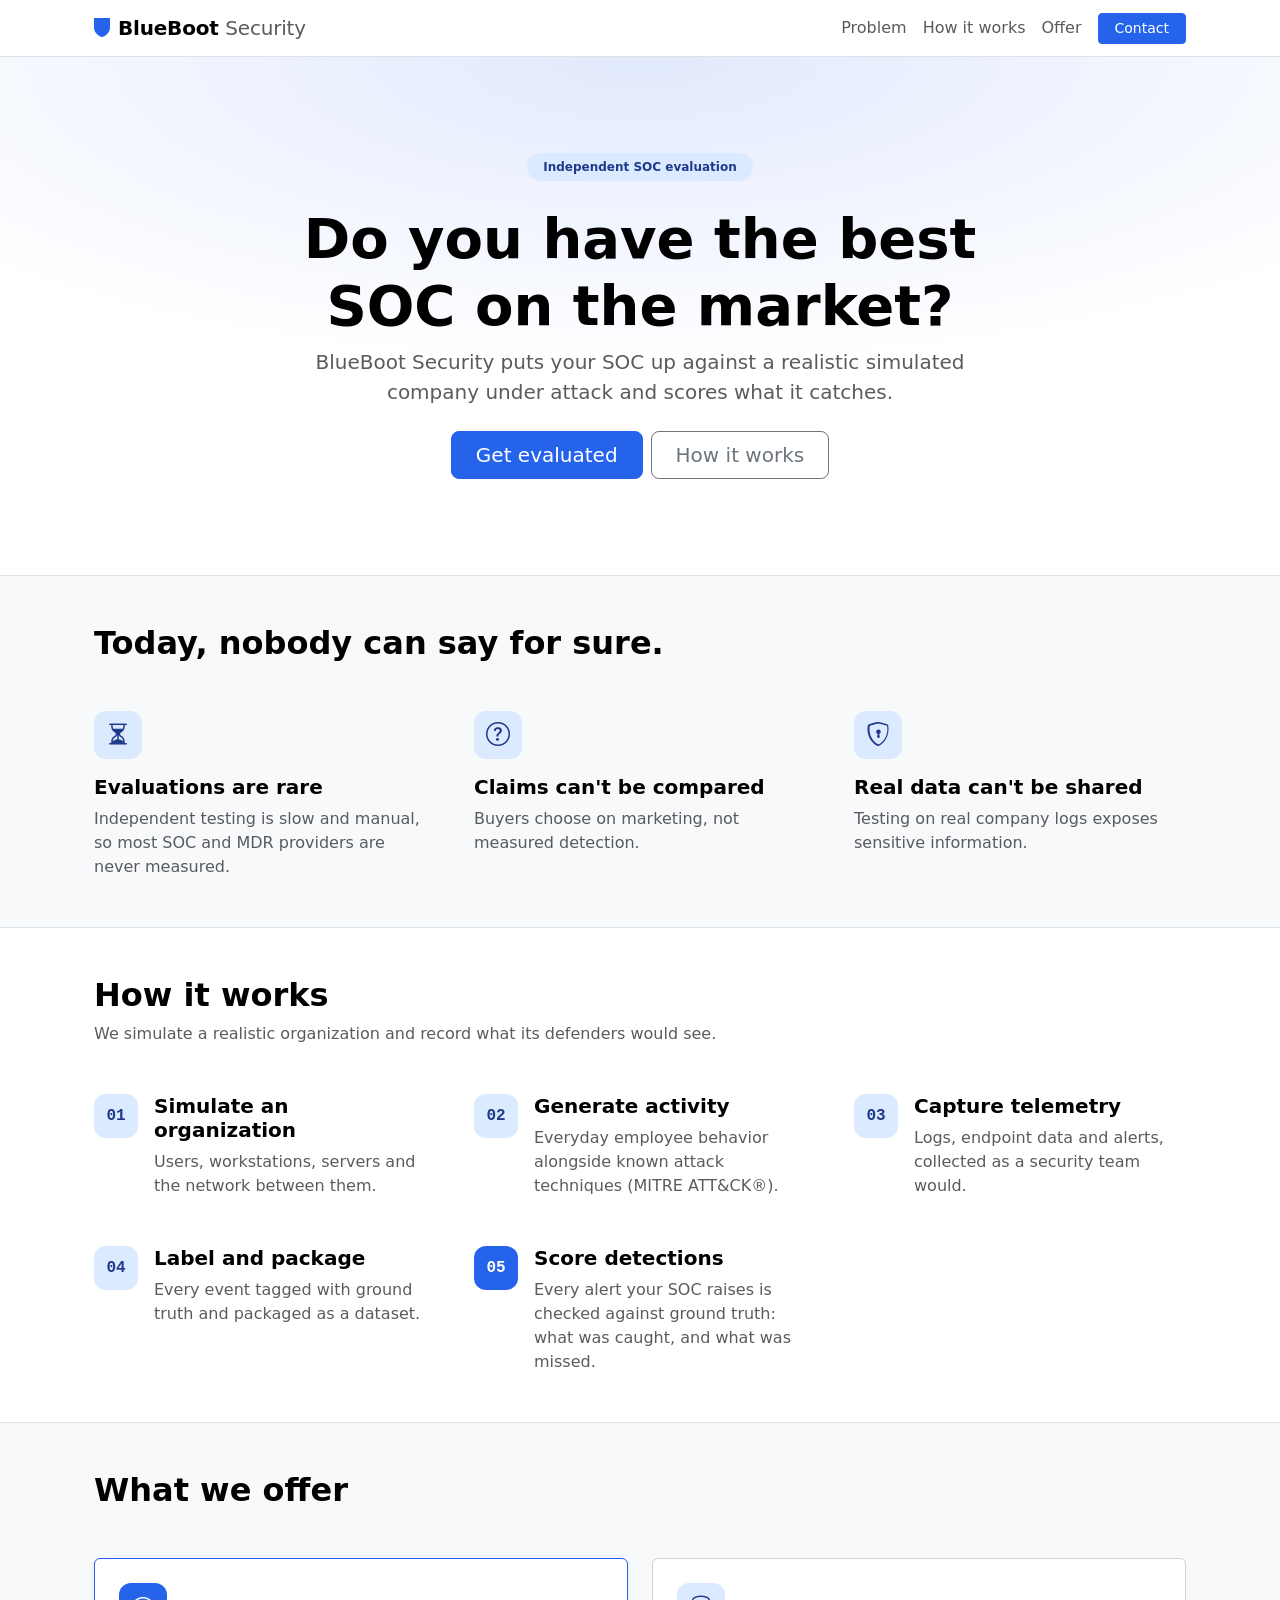
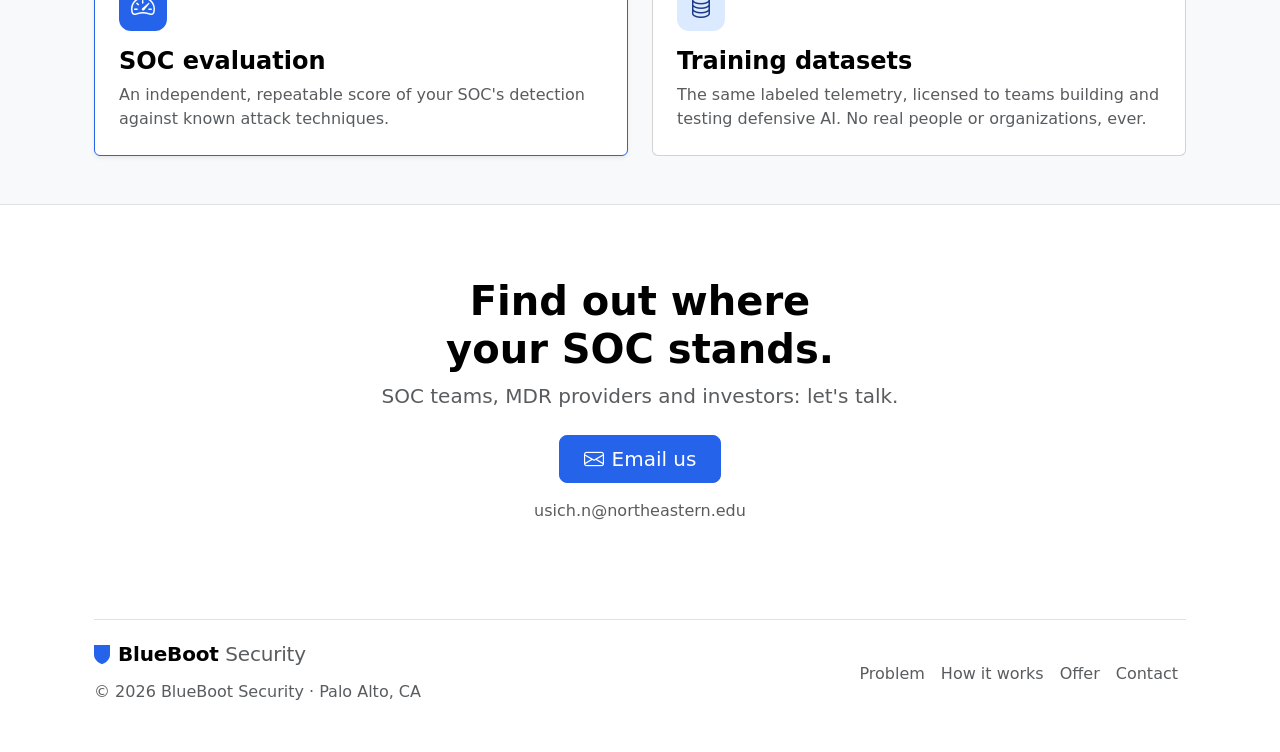
==== index.html @ f5dbc832 "Rebrand to BlueBoot Security and refocus on SOC evaluation Collapse the site to a single page: "Do y" ====
<!doctype html>
<html lang="en">
<head>
  <meta charset="utf-8">
  <meta name="viewport" content="width=device-width, initial-scale=1">
  <title>BlueBoot Security | Independent SOC evaluation</title>
  <meta name="description" content="Do you have the best SOC on the market? BlueBoot Security puts your SOC up against a realistic simulated company under attack and scores what it catches.">
  <meta property="og:type" content="website">
  <meta property="og:site_name" content="BlueBoot Security">
  <meta property="og:title" content="BlueBoot Security | Independent SOC evaluation">
  <meta property="og:description" content="Do you have the best SOC on the market? BlueBoot Security puts your SOC up against a realistic simulated company under attack and scores what it catches.">
  <link rel="icon" href="favicon.svg" type="image/svg+xml">
  <script>document.documentElement.dataset.bsTheme = matchMedia('(prefers-color-scheme: dark)').matches ? 'dark' : 'light';</script>
  <link rel="stylesheet" href="https://cdn.jsdelivr.net/npm/bootstrap@5.3.3/dist/css/bootstrap.min.css" integrity="sha384-QWTKZyjpPEjISv5WaRU9OFeRpok6YctnYmDr5pNlyT2bRjXh0JMhjY6hW+ALEwIH" crossorigin="anonymous">
  <link rel="stylesheet" href="https://cdn.jsdelivr.net/npm/bootstrap-icons@1.11.3/font/bootstrap-icons.min.css" integrity="sha384-XGjxtQfXaH2tnPFa9x+ruJTuLE3Aa6LhHSWRr1XeTyhezb4abCG4ccI5AkVDxqC+" crossorigin="anonymous">
  <link rel="stylesheet" href="custom.css">
</head>
<body class="d-flex flex-column min-vh-100">
  <nav class="navbar navbar-expand-md bg-body border-bottom sticky-top">
    <div class="container px-4">
      <a class="navbar-brand wordmark" href="#top" aria-label="BlueBoot Security home"><svg class="shield" viewBox="0 0 20 24" aria-hidden="true"><path d="M0 0H20V12C20 18 15.5 22 10 24C4.5 22 0 18 0 12Z"/></svg>BlueBoot <span>Security</span></a>
      <button class="navbar-toggler" type="button" data-bs-toggle="collapse" data-bs-target="#mainNav" aria-controls="mainNav" aria-expanded="false" aria-label="Toggle navigation">
        <span class="navbar-toggler-icon"></span>
      </button>
      <div class="collapse navbar-collapse" id="mainNav">
        <ul class="navbar-nav ms-auto align-items-md-center">
          <li class="nav-item"><a class="nav-link" href="#problem">Problem</a></li>
          <li class="nav-item"><a class="nav-link" href="#how">How it works</a></li>
          <li class="nav-item"><a class="nav-link" href="#offer">Offer</a></li>
          <li class="nav-item ms-md-2"><a class="btn btn-primary btn-sm px-3 my-2 my-md-0" href="#contact">Contact</a></li>
        </ul>
      </div>
    </div>
  </nav>

  <main class="flex-grow-1" id="top">
  <section class="hero px-4 py-5 text-center">
    <div class="py-md-5">
      <span class="badge rounded-pill bg-primary-subtle text-primary-emphasis mb-4 px-3 py-2">Independent SOC evaluation</span>
      <h1 class="display-4 fw-bold text-body-emphasis col-lg-9 mx-auto text-balance">Do you have the best SOC on the market?</h1>
      <div class="col-lg-7 mx-auto">
        <p class="lead text-body-secondary mb-4">BlueBoot Security puts your SOC up against a realistic simulated company under attack and scores what it catches.</p>
        <div class="d-grid gap-2 d-sm-flex justify-content-sm-center">
          <a href="#contact" class="btn btn-primary btn-lg px-4">Get evaluated</a>
          <a href="#how" class="btn btn-outline-secondary btn-lg px-4">How it works</a>
        </div>
      </div>
    </div>
  </section>

  <section id="problem" class="bg-body-tertiary border-top border-bottom">
    <div class="container px-4 py-5">
      <h2 class="fw-bold text-body-emphasis mb-5">Today, nobody can say for sure.</h2>
      <div class="row g-5 row-cols-1 row-cols-md-3">
        <div class="col">
          <div class="feature-icon bg-primary-subtle text-primary-emphasis mb-3"><i class="bi bi-hourglass-split"></i></div>
          <h3 class="fs-5 fw-semibold text-body-emphasis">Evaluations are rare</h3>
          <p class="text-body-secondary mb-0">Independent testing is slow and manual, so most SOC and MDR providers are never measured.</p>
        </div>
        <div class="col">
          <div class="feature-icon bg-primary-subtle text-primary-emphasis mb-3"><i class="bi bi-question-circle"></i></div>
          <h3 class="fs-5 fw-semibold text-body-emphasis">Claims can't be compared</h3>
          <p class="text-body-secondary mb-0">Buyers choose on marketing, not measured detection.</p>
        </div>
        <div class="col">
          <div class="feature-icon bg-primary-subtle text-primary-emphasis mb-3"><i class="bi bi-shield-lock"></i></div>
          <h3 class="fs-5 fw-semibold text-body-emphasis">Real data can't be shared</h3>
          <p class="text-body-secondary mb-0">Testing on real company logs exposes sensitive information.</p>
        </div>
      </div>
    </div>
  </section>

  <section id="how">
    <div class="container px-4 py-5">
      <h2 class="fw-bold text-body-emphasis mb-2">How it works</h2>
      <p class="text-body-secondary mb-5">We simulate a realistic organization and record what its defenders would see.</p>
      <div class="row g-5 row-cols-1 row-cols-md-2 row-cols-lg-3">
        <div class="col d-flex align-items-start">
          <div class="step-num bg-primary-subtle text-primary-emphasis flex-shrink-0 me-3">01</div>
          <div>
            <h3 class="fs-5 fw-semibold text-body-emphasis">Simulate an organization</h3>
            <p class="text-body-secondary mb-0">Users, workstations, servers and the network between them.</p>
          </div>
        </div>
        <div class="col d-flex align-items-start">
          <div class="step-num bg-primary-subtle text-primary-emphasis flex-shrink-0 me-3">02</div>
          <div>
            <h3 class="fs-5 fw-semibold text-body-emphasis">Generate activity</h3>
            <p class="text-body-secondary mb-0">Everyday employee behavior alongside known attack techniques (MITRE ATT&amp;CK&reg;).</p>
          </div>
        </div>
        <div class="col d-flex align-items-start">
          <div class="step-num bg-primary-subtle text-primary-emphasis flex-shrink-0 me-3">03</div>
          <div>
            <h3 class="fs-5 fw-semibold text-body-emphasis">Capture telemetry</h3>
            <p class="text-body-secondary mb-0">Logs, endpoint data and alerts, collected as a security team would.</p>
          </div>
        </div>
        <div class="col d-flex align-items-start">
          <div class="step-num bg-primary-subtle text-primary-emphasis flex-shrink-0 me-3">04</div>
          <div>
            <h3 class="fs-5 fw-semibold text-body-emphasis">Label and package</h3>
            <p class="text-body-secondary mb-0">Every event tagged with ground truth and packaged as a dataset.</p>
          </div>
        </div>
        <div class="col d-flex align-items-start">
          <div class="step-num bg-primary text-white flex-shrink-0 me-3">05</div>
          <div>
            <h3 class="fs-5 fw-semibold text-body-emphasis">Score detections</h3>
            <p class="text-body-secondary mb-0">Every alert your SOC raises is checked against ground truth: what was caught, and what was missed.</p>
          </div>
        </div>
      </div>
    </div>
  </section>

  <section id="offer" class="bg-body-tertiary border-top border-bottom">
    <div class="container px-4 py-5">
      <h2 class="fw-bold text-body-emphasis mb-5">What we offer</h2>
      <div class="row g-4 row-cols-1 row-cols-md-2">
        <div class="col">
          <div class="card h-100 border-primary shadow-sm">
            <div class="card-body p-4">
              <div class="feature-icon bg-primary text-white mb-3"><i class="bi bi-speedometer2"></i></div>
              <h3 class="fs-4 fw-semibold text-body-emphasis">SOC evaluation</h3>
              <p class="text-body-secondary mb-0">An independent, repeatable score of your SOC's detection against known attack techniques.</p>
            </div>
          </div>
        </div>
        <div class="col">
          <div class="card h-100">
            <div class="card-body p-4">
              <div class="feature-icon bg-primary-subtle text-primary-emphasis mb-3"><i class="bi bi-database"></i></div>
              <h3 class="fs-4 fw-semibold text-body-emphasis">Training datasets</h3>
              <p class="text-body-secondary mb-0">The same labeled telemetry, licensed to teams building and testing defensive AI. No real people or organizations, ever.</p>
            </div>
          </div>
        </div>
      </div>
    </div>
  </section>

  <section id="contact">
    <div class="container px-4 py-5 text-center">
      <div class="py-md-4 col-lg-7 mx-auto">
        <h2 class="display-6 fw-bold text-body-emphasis text-balance">Find out where your SOC stands.</h2>
        <p class="lead text-body-secondary mb-4">SOC teams, MDR providers and investors: let's talk.</p>
        <a href="mailto:usich.n@northeastern.edu" class="btn btn-primary btn-lg px-4"><i class="bi bi-envelope me-2"></i>Email us</a>
        <p class="mt-3 mb-0 text-body-secondary user-select-all">usich.n@northeastern.edu</p>
      </div>
    </div>
  </section>
  </main>

  <div class="container px-4">
    <footer class="d-flex flex-wrap justify-content-between align-items-center py-4 my-4 border-top">
      <div class="col-md-6 d-flex flex-wrap align-items-center gap-3">
        <a href="#top" class="wordmark fs-5" aria-label="BlueBoot Security home"><svg class="shield" viewBox="0 0 20 24" aria-hidden="true"><path d="M0 0H20V12C20 18 15.5 22 10 24C4.5 22 0 18 0 12Z"/></svg>BlueBoot <span>Security</span></a>
        <span class="text-body-secondary">&copy; 2026 BlueBoot Security &middot; Palo Alto, CA</span>
      </div>
      <ul class="nav col-md-6 justify-content-md-end mt-3 mt-md-0">
      <li class="nav-item"><a href="#problem" class="nav-link px-2 text-body-secondary">Problem</a></li>
      <li class="nav-item"><a href="#how" class="nav-link px-2 text-body-secondary">How it works</a></li>
      <li class="nav-item"><a href="#offer" class="nav-link px-2 text-body-secondary">Offer</a></li>
      <li class="nav-item"><a href="#contact" class="nav-link px-2 text-body-secondary">Contact</a></li>
      </ul>
    </footer>
  </div>

  <script src="https://cdn.jsdelivr.net/npm/bootstrap@5.3.3/dist/js/bootstrap.bundle.min.js" integrity="sha384-YvpcrYf0tY3lHB60NNkmXc5s9fDVZLESaAA55NDzOxhy9GkcIdslK1eN7N6jIeHz" crossorigin="anonymous"></script>
  <script>
    // Close the mobile menu after jumping to a section
    const mainNav = document.getElementById('mainNav');
    mainNav.querySelectorAll('a').forEach(a => a.addEventListener('click', () => {
      if (mainNav.classList.contains('show')) bootstrap.Collapse.getOrCreateInstance(mainNav).hide();
    }));
  </script>
</body>
</html>
---- custom.css ----
/* Brand colours on top of Bootstrap 5.3 */
:root, [data-bs-theme="light"] {
  --bs-primary: #2563eb;
  --bs-primary-rgb: 37, 99, 235;
  --bs-primary-text-emphasis: #1e3a8a;
  --bs-primary-bg-subtle: #dbeafe;
  --bs-primary-border-subtle: #bfdbfe;
  --bs-link-color: #2563eb;
  --bs-link-color-rgb: 37, 99, 235;
  --bs-link-hover-color: #1d4ed8;
  --bs-link-hover-color-rgb: 29, 78, 216;
}
[data-bs-theme="dark"] {
  --bs-primary: #60a5fa;
  --bs-primary-rgb: 96, 165, 250;
  --bs-primary-text-emphasis: #bfdbfe;
  --bs-primary-bg-subtle: #172554;
  --bs-primary-border-subtle: #1e40af;
  --bs-link-color: #60a5fa;
  --bs-link-color-rgb: 96, 165, 250;
  --bs-link-hover-color: #93c5fd;
  --bs-link-hover-color-rgb: 147, 197, 253;
}

.btn-primary {
  --bs-btn-bg: #2563eb;
  --bs-btn-border-color: #2563eb;
  --bs-btn-hover-bg: #1d4ed8;
  --bs-btn-hover-border-color: #1d4ed8;
  --bs-btn-active-bg: #1e40af;
  --bs-btn-active-border-color: #1e40af;
  --bs-btn-disabled-bg: #2563eb;
  --bs-btn-disabled-border-color: #2563eb;
  --bs-btn-focus-shadow-rgb: 37, 99, 235;
}
.bg-primary { background-color: #2563eb !important; }

/* Wordmark: shield, bold "BlueBoot", muted "Security" */
.wordmark {
  font-size: 1.25rem;
  font-weight: 700;
  letter-spacing: -0.01em;
  line-height: 1;
  color: var(--bs-emphasis-color);
  text-decoration: none;
  white-space: nowrap;
}
.wordmark:hover { color: var(--bs-emphasis-color); }
.wordmark span { font-weight: 400; color: var(--bs-secondary-color); }
.wordmark .shield {
  width: 0.8em;
  height: 0.96em;
  margin-right: 0.4em;
  vertical-align: -0.12em;
  fill: var(--bs-primary);
}

/* Sections: keep anchors clear of the sticky navbar */
section { scroll-margin-top: 4rem; }
html { scroll-behavior: smooth; }
.hero {
  background: radial-gradient(ellipse 70% 60% at 50% 0%, rgba(var(--bs-primary-rgb), .14), transparent);
}

/* Feature icons (from Bootstrap's "Features" example) */
.feature-icon {
  display: inline-flex;
  align-items: center;
  justify-content: center;
  width: 3rem;
  height: 3rem;
  font-size: 1.5rem;
  border-radius: 0.75rem;
}
.step-num {
  display: inline-flex;
  align-items: center;
  justify-content: center;
  width: 2.75rem;
  height: 2.75rem;
  border-radius: 0.75rem;
  font-family: var(--bs-font-monospace);
  font-weight: 600;
}

.text-balance { text-wrap: balance; }
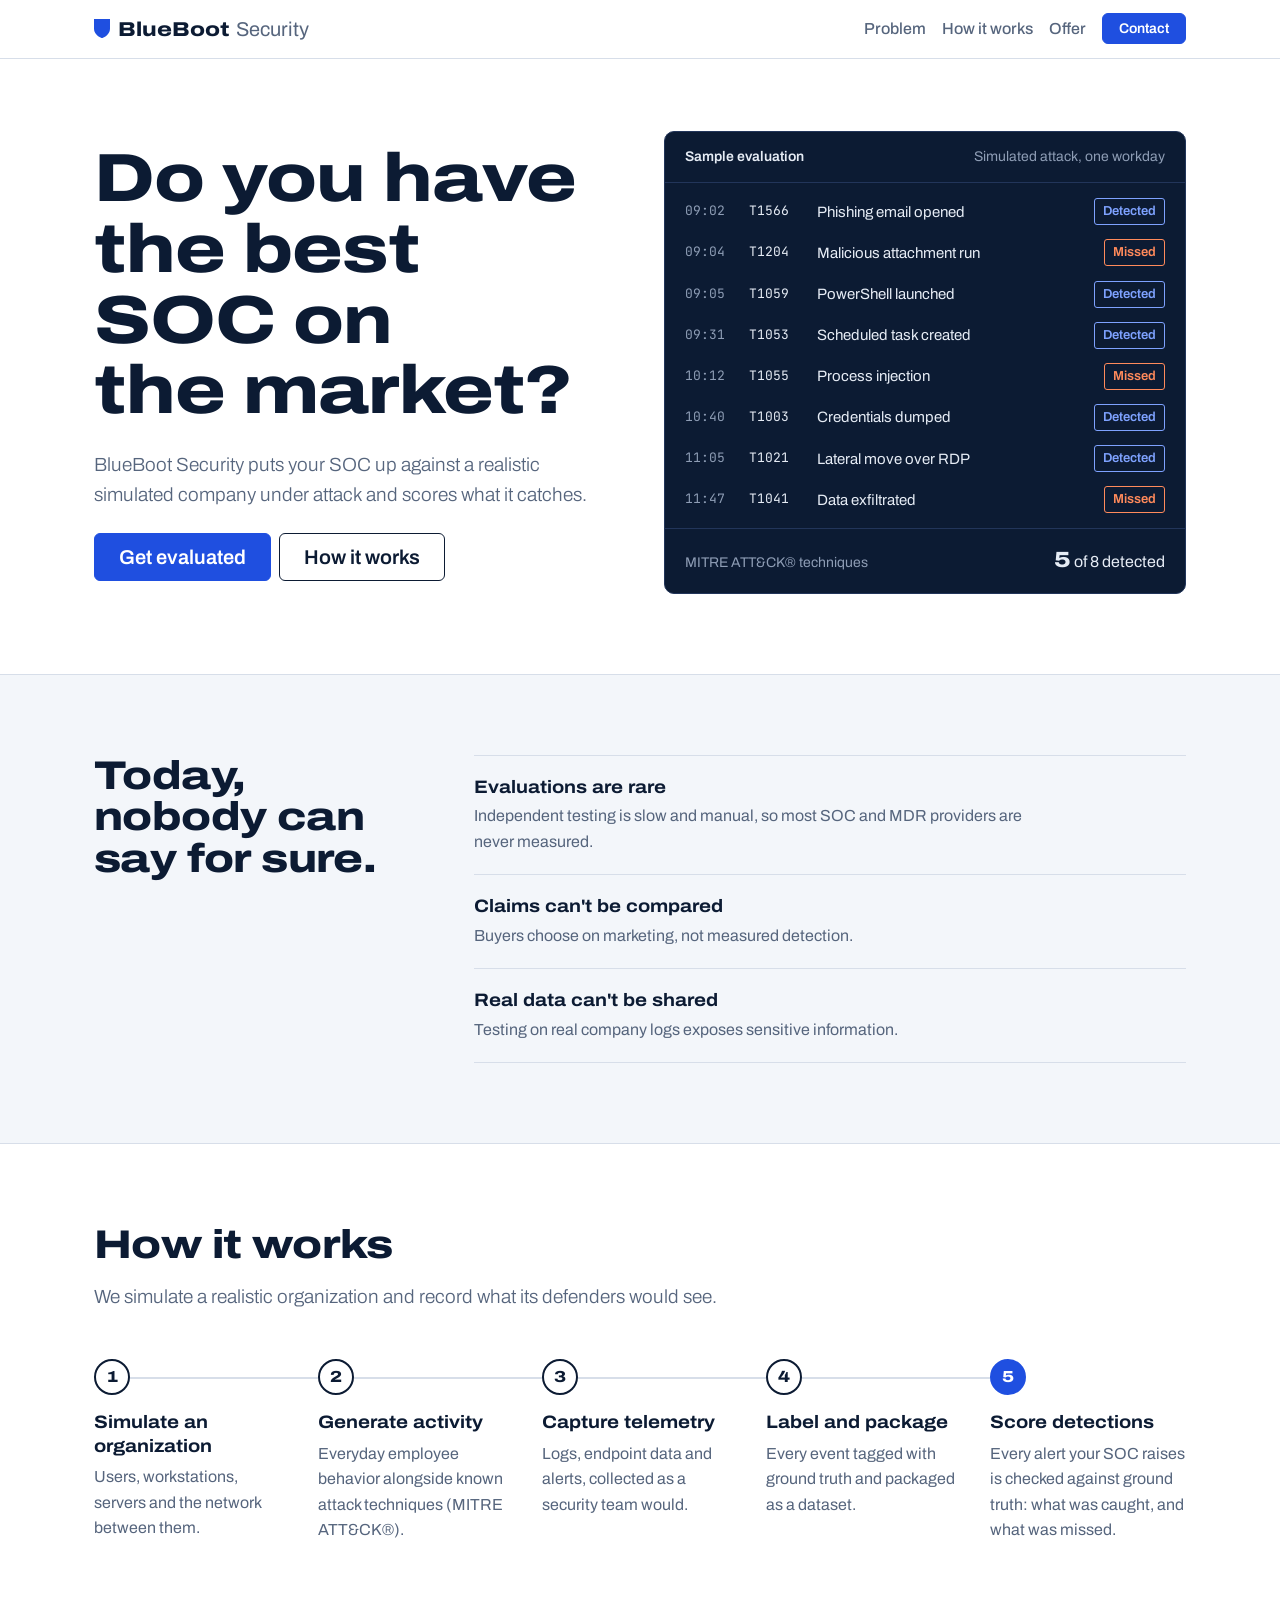
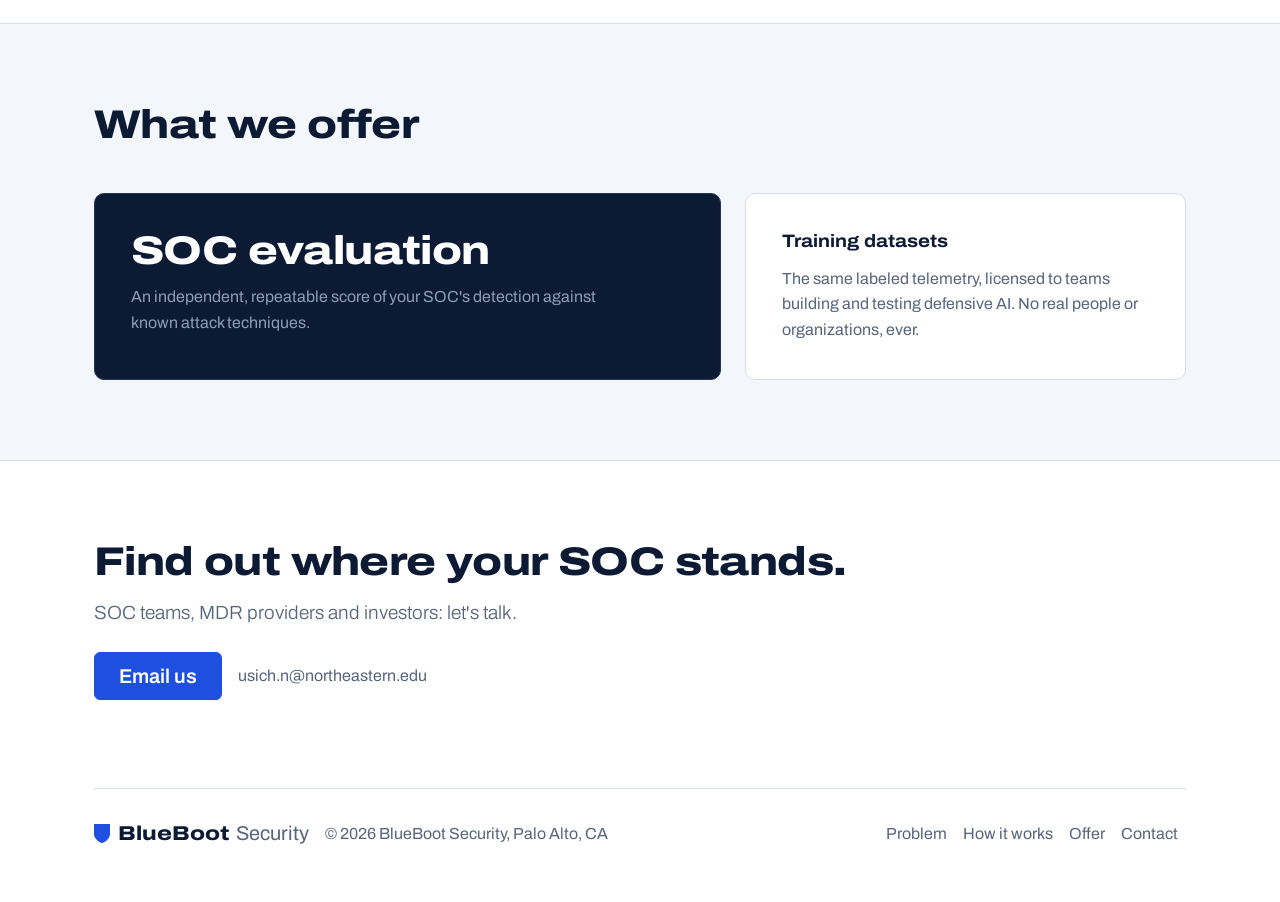
==== commit a196a4b3: "Redesign for security audiences with a sample evaluation replay Lead the hero with an attack-chain r" ====
--- a/index.html
+++ b/index.html
@@ -11,12 +11,14 @@
   <meta property="og:description" content="Do you have the best SOC on the market? BlueBoot Security puts your SOC up against a realistic simulated company under attack and scores what it catches.">
   <link rel="icon" href="favicon.svg" type="image/svg+xml">
   <script>document.documentElement.dataset.bsTheme = matchMedia('(prefers-color-scheme: dark)').matches ? 'dark' : 'light';</script>
+  <link rel="preconnect" href="https://fonts.googleapis.com">
+  <link rel="preconnect" href="https://fonts.gstatic.com" crossorigin>
+  <link rel="stylesheet" href="https://fonts.googleapis.com/css2?family=Archivo:wdth,wght@62..125,100..900&family=JetBrains+Mono:wght@400;600&display=swap">
   <link rel="stylesheet" href="https://cdn.jsdelivr.net/npm/bootstrap@5.3.3/dist/css/bootstrap.min.css" integrity="sha384-QWTKZyjpPEjISv5WaRU9OFeRpok6YctnYmDr5pNlyT2bRjXh0JMhjY6hW+ALEwIH" crossorigin="anonymous">
-  <link rel="stylesheet" href="https://cdn.jsdelivr.net/npm/bootstrap-icons@1.11.3/font/bootstrap-icons.min.css" integrity="sha384-XGjxtQfXaH2tnPFa9x+ruJTuLE3Aa6LhHSWRr1XeTyhezb4abCG4ccI5AkVDxqC+" crossorigin="anonymous">
   <link rel="stylesheet" href="custom.css">
 </head>
 <body class="d-flex flex-column min-vh-100">
-  <nav class="navbar navbar-expand-md bg-body border-bottom sticky-top">
+  <nav class="navbar navbar-expand-md site-nav sticky-top">
     <div class="container px-4">
       <a class="navbar-brand wordmark" href="#top" aria-label="BlueBoot Security home"><svg class="shield" viewBox="0 0 20 24" aria-hidden="true"><path d="M0 0H20V12C20 18 15.5 22 10 24C4.5 22 0 18 0 12Z"/></svg>BlueBoot <span>Security</span></a>
       <button class="navbar-toggler" type="button" data-bs-toggle="collapse" data-bs-target="#mainNav" aria-controls="mainNav" aria-expanded="false" aria-label="Toggle navigation">
@@ -34,136 +36,140 @@
   </nav>
 
   <main class="flex-grow-1" id="top">
-  <section class="hero px-4 py-5 text-center">
-    <div class="py-md-5">
-      <span class="badge rounded-pill bg-primary-subtle text-primary-emphasis mb-4 px-3 py-2">Independent SOC evaluation</span>
-      <h1 class="display-4 fw-bold text-body-emphasis col-lg-9 mx-auto text-balance">Do you have the best SOC on the market?</h1>
-      <div class="col-lg-7 mx-auto">
-        <p class="lead text-body-secondary mb-4">BlueBoot Security puts your SOC up against a realistic simulated company under attack and scores what it catches.</p>
-        <div class="d-grid gap-2 d-sm-flex justify-content-sm-center">
-          <a href="#contact" class="btn btn-primary btn-lg px-4">Get evaluated</a>
-          <a href="#how" class="btn btn-outline-secondary btn-lg px-4">How it works</a>
+  <header class="hero">
+    <div class="container px-4">
+      <div class="row g-5 align-items-center">
+        <div class="col-lg-6">
+          <h1 class="head head-xl mb-4">Do you have the best SOC on the market?</h1>
+          <p class="lead mb-4">BlueBoot Security puts your SOC up against a realistic simulated company under attack and scores what it catches.</p>
+          <div class="d-grid gap-2 d-sm-flex">
+            <a href="#contact" class="btn btn-primary btn-lg px-4">Get evaluated</a>
+            <a href="#how" class="btn btn-outline-ink btn-lg px-4">How it works</a>
+          </div>
+        </div>
+        <div class="col-lg-6">
+          <figure class="replay" aria-label="Sample evaluation: eight attack techniques run against a SOC, five detected and three missed">
+            <figcaption class="replay-head"><strong>Sample evaluation</strong><span>Simulated attack, one workday</span></figcaption>
+            <ol class="replay-list">
+              <li style="--i:0"><time>09:02</time><code>T1566</code><span>Phishing email opened</span><span class="res res-hit">Detected</span></li>
+              <li style="--i:1"><time>09:04</time><code>T1204</code><span>Malicious attachment run</span><span class="res res-miss">Missed</span></li>
+              <li style="--i:2"><time>09:05</time><code>T1059</code><span>PowerShell launched</span><span class="res res-hit">Detected</span></li>
+              <li style="--i:3"><time>09:31</time><code>T1053</code><span>Scheduled task created</span><span class="res res-hit">Detected</span></li>
+              <li style="--i:4"><time>10:12</time><code>T1055</code><span>Process injection</span><span class="res res-miss">Missed</span></li>
+              <li style="--i:5"><time>10:40</time><code>T1003</code><span>Credentials dumped</span><span class="res res-hit">Detected</span></li>
+              <li style="--i:6"><time>11:05</time><code>T1021</code><span>Lateral move over RDP</span><span class="res res-hit">Detected</span></li>
+              <li style="--i:7"><time>11:47</time><code>T1041</code><span>Data exfiltrated</span><span class="res res-miss">Missed</span></li>
+            </ol>
+            <div class="replay-foot"><span>MITRE ATT&amp;CK&reg; techniques</span><span class="replay-score"><strong>5</strong> of 8 detected</span></div>
+          </figure>
+        </div>
+      </div>
+    </div>
+  </header>
+
+  <section id="problem" class="band band-paper">
+    <div class="container px-4">
+      <div class="row g-5">
+        <div class="col-lg-4">
+          <h2 class="head head-lg">Today, nobody can say for sure.</h2>
+        </div>
+        <div class="col-lg-8">
+          <ul class="problem-list">
+            <li>
+              <h3 class="head head-sm mb-0">Evaluations are rare</h3>
+              <p>Independent testing is slow and manual, so most SOC and MDR providers are never measured.</p>
+            </li>
+            <li>
+              <h3 class="head head-sm mb-0">Claims can't be compared</h3>
+              <p>Buyers choose on marketing, not measured detection.</p>
+            </li>
+            <li>
+              <h3 class="head head-sm mb-0">Real data can't be shared</h3>
+              <p>Testing on real company logs exposes sensitive information.</p>
+            </li>
+          </ul>
         </div>
       </div>
     </div>
   </section>
 
-  <section id="problem" class="bg-body-tertiary border-top border-bottom">
-    <div class="container px-4 py-5">
-      <h2 class="fw-bold text-body-emphasis mb-5">Today, nobody can say for sure.</h2>
-      <div class="row g-5 row-cols-1 row-cols-md-3">
-        <div class="col">
-          <div class="feature-icon bg-primary-subtle text-primary-emphasis mb-3"><i class="bi bi-hourglass-split"></i></div>
-          <h3 class="fs-5 fw-semibold text-body-emphasis">Evaluations are rare</h3>
-          <p class="text-body-secondary mb-0">Independent testing is slow and manual, so most SOC and MDR providers are never measured.</p>
-        </div>
-        <div class="col">
-          <div class="feature-icon bg-primary-subtle text-primary-emphasis mb-3"><i class="bi bi-question-circle"></i></div>
-          <h3 class="fs-5 fw-semibold text-body-emphasis">Claims can't be compared</h3>
-          <p class="text-body-secondary mb-0">Buyers choose on marketing, not measured detection.</p>
-        </div>
-        <div class="col">
-          <div class="feature-icon bg-primary-subtle text-primary-emphasis mb-3"><i class="bi bi-shield-lock"></i></div>
-          <h3 class="fs-5 fw-semibold text-body-emphasis">Real data can't be shared</h3>
-          <p class="text-body-secondary mb-0">Testing on real company logs exposes sensitive information.</p>
-        </div>
-      </div>
+  <section id="how" class="band">
+    <div class="container px-4">
+      <h2 class="head head-lg mb-3">How it works</h2>
+      <p class="lead mb-0">We simulate a realistic organization and record what its defenders would see.</p>
+      <ol class="pipeline">
+        <li>
+          <span class="pipe-num" aria-hidden="true">1</span>
+          <h3 class="head head-sm mb-0">Simulate an organization</h3>
+          <p>Users, workstations, servers and the network between them.</p>
+        </li>
+        <li>
+          <span class="pipe-num" aria-hidden="true">2</span>
+          <h3 class="head head-sm mb-0">Generate activity</h3>
+          <p>Everyday employee behavior alongside known attack techniques (MITRE ATT&amp;CK&reg;).</p>
+        </li>
+        <li>
+          <span class="pipe-num" aria-hidden="true">3</span>
+          <h3 class="head head-sm mb-0">Capture telemetry</h3>
+          <p>Logs, endpoint data and alerts, collected as a security team would.</p>
+        </li>
+        <li>
+          <span class="pipe-num" aria-hidden="true">4</span>
+          <h3 class="head head-sm mb-0">Label and package</h3>
+          <p>Every event tagged with ground truth and packaged as a dataset.</p>
+        </li>
+        <li class="pipe-score">
+          <span class="pipe-num" aria-hidden="true">5</span>
+          <h3 class="head head-sm mb-0">Score detections</h3>
+          <p>Every alert your SOC raises is checked against ground truth: what was caught, and what was missed.</p>
+        </li>
+      </ol>
     </div>
   </section>
 
-  <section id="how">
-    <div class="container px-4 py-5">
-      <h2 class="fw-bold text-body-emphasis mb-2">How it works</h2>
-      <p class="text-body-secondary mb-5">We simulate a realistic organization and record what its defenders would see.</p>
-      <div class="row g-5 row-cols-1 row-cols-md-2 row-cols-lg-3">
-        <div class="col d-flex align-items-start">
-          <div class="step-num bg-primary-subtle text-primary-emphasis flex-shrink-0 me-3">01</div>
-          <div>
-            <h3 class="fs-5 fw-semibold text-body-emphasis">Simulate an organization</h3>
-            <p class="text-body-secondary mb-0">Users, workstations, servers and the network between them.</p>
+  <section id="offer" class="band band-paper">
+    <div class="container px-4">
+      <h2 class="head head-lg mb-5">What we offer</h2>
+      <div class="row g-4">
+        <div class="col-lg-7">
+          <div class="offer offer-main">
+            <h3 class="head head-lg">SOC evaluation</h3>
+            <p>An independent, repeatable score of your SOC's detection against known attack techniques.</p>
           </div>
         </div>
-        <div class="col d-flex align-items-start">
-          <div class="step-num bg-primary-subtle text-primary-emphasis flex-shrink-0 me-3">02</div>
-          <div>
-            <h3 class="fs-5 fw-semibold text-body-emphasis">Generate activity</h3>
-            <p class="text-body-secondary mb-0">Everyday employee behavior alongside known attack techniques (MITRE ATT&amp;CK&reg;).</p>
-          </div>
-        </div>
-        <div class="col d-flex align-items-start">
-          <div class="step-num bg-primary-subtle text-primary-emphasis flex-shrink-0 me-3">03</div>
-          <div>
-            <h3 class="fs-5 fw-semibold text-body-emphasis">Capture telemetry</h3>
-            <p class="text-body-secondary mb-0">Logs, endpoint data and alerts, collected as a security team would.</p>
-          </div>
-        </div>
-        <div class="col d-flex align-items-start">
-          <div class="step-num bg-primary-subtle text-primary-emphasis flex-shrink-0 me-3">04</div>
-          <div>
-            <h3 class="fs-5 fw-semibold text-body-emphasis">Label and package</h3>
-            <p class="text-body-secondary mb-0">Every event tagged with ground truth and packaged as a dataset.</p>
-          </div>
-        </div>
-        <div class="col d-flex align-items-start">
-          <div class="step-num bg-primary text-white flex-shrink-0 me-3">05</div>
-          <div>
-            <h3 class="fs-5 fw-semibold text-body-emphasis">Score detections</h3>
-            <p class="text-body-secondary mb-0">Every alert your SOC raises is checked against ground truth: what was caught, and what was missed.</p>
+        <div class="col-lg-5">
+          <div class="offer offer-side">
+            <h3 class="head head-sm">Training datasets</h3>
+            <p>The same labeled telemetry, licensed to teams building and testing defensive AI. No real people or organizations, ever.</p>
           </div>
         </div>
       </div>
     </div>
   </section>
 
-  <section id="offer" class="bg-body-tertiary border-top border-bottom">
-    <div class="container px-4 py-5">
-      <h2 class="fw-bold text-body-emphasis mb-5">What we offer</h2>
-      <div class="row g-4 row-cols-1 row-cols-md-2">
-        <div class="col">
-          <div class="card h-100 border-primary shadow-sm">
-            <div class="card-body p-4">
-              <div class="feature-icon bg-primary text-white mb-3"><i class="bi bi-speedometer2"></i></div>
-              <h3 class="fs-4 fw-semibold text-body-emphasis">SOC evaluation</h3>
-              <p class="text-body-secondary mb-0">An independent, repeatable score of your SOC's detection against known attack techniques.</p>
-            </div>
-          </div>
-        </div>
-        <div class="col">
-          <div class="card h-100">
-            <div class="card-body p-4">
-              <div class="feature-icon bg-primary-subtle text-primary-emphasis mb-3"><i class="bi bi-database"></i></div>
-              <h3 class="fs-4 fw-semibold text-body-emphasis">Training datasets</h3>
-              <p class="text-body-secondary mb-0">The same labeled telemetry, licensed to teams building and testing defensive AI. No real people or organizations, ever.</p>
-            </div>
-          </div>
-        </div>
-      </div>
-    </div>
-  </section>
-
-  <section id="contact">
-    <div class="container px-4 py-5 text-center">
-      <div class="py-md-4 col-lg-7 mx-auto">
-        <h2 class="display-6 fw-bold text-body-emphasis text-balance">Find out where your SOC stands.</h2>
-        <p class="lead text-body-secondary mb-4">SOC teams, MDR providers and investors: let's talk.</p>
-        <a href="mailto:usich.n@northeastern.edu" class="btn btn-primary btn-lg px-4"><i class="bi bi-envelope me-2"></i>Email us</a>
-        <p class="mt-3 mb-0 text-body-secondary user-select-all">usich.n@northeastern.edu</p>
+  <section id="contact" class="band">
+    <div class="container px-4">
+      <h2 class="head head-lg mb-3">Find out where your SOC stands.</h2>
+      <p class="lead mb-4">SOC teams, MDR providers and investors: let's talk.</p>
+      <div class="d-flex flex-wrap align-items-center gap-3">
+        <a href="mailto:usich.n@northeastern.edu" class="btn btn-primary btn-lg px-4">Email us</a>
+        <span class="text-body-secondary user-select-all">usich.n@northeastern.edu</span>
       </div>
     </div>
   </section>
   </main>
 
   <div class="container px-4">
-    <footer class="d-flex flex-wrap justify-content-between align-items-center py-4 my-4 border-top">
+    <footer class="site-footer d-flex flex-wrap justify-content-between align-items-center py-4 mt-2 mb-4">
       <div class="col-md-6 d-flex flex-wrap align-items-center gap-3">
         <a href="#top" class="wordmark fs-5" aria-label="BlueBoot Security home"><svg class="shield" viewBox="0 0 20 24" aria-hidden="true"><path d="M0 0H20V12C20 18 15.5 22 10 24C4.5 22 0 18 0 12Z"/></svg>BlueBoot <span>Security</span></a>
-        <span class="text-body-secondary">&copy; 2026 BlueBoot Security &middot; Palo Alto, CA</span>
+        <span>&copy; 2026 BlueBoot Security, Palo Alto, CA</span>
       </div>
       <ul class="nav col-md-6 justify-content-md-end mt-3 mt-md-0">
-      <li class="nav-item"><a href="#problem" class="nav-link px-2 text-body-secondary">Problem</a></li>
-      <li class="nav-item"><a href="#how" class="nav-link px-2 text-body-secondary">How it works</a></li>
-      <li class="nav-item"><a href="#offer" class="nav-link px-2 text-body-secondary">Offer</a></li>
-      <li class="nav-item"><a href="#contact" class="nav-link px-2 text-body-secondary">Contact</a></li>
+      <li class="nav-item"><a href="#problem" class="nav-link px-2">Problem</a></li>
+      <li class="nav-item"><a href="#how" class="nav-link px-2">How it works</a></li>
+      <li class="nav-item"><a href="#offer" class="nav-link px-2">Offer</a></li>
+      <li class="nav-item"><a href="#contact" class="nav-link px-2">Contact</a></li>
       </ul>
     </footer>
   </div>
--- a/custom.css
+++ b/custom.css
@@ -1,86 +1,246 @@
-/* Brand colours on top of Bootstrap 5.3 */
+/* BlueBoot Security, layered on Bootstrap 5.3.
+   Blue = detected (and brand). Orange = missed, and nothing else. */
 :root, [data-bs-theme="light"] {
-  --bs-primary: #2563eb;
-  --bs-primary-rgb: 37, 99, 235;
-  --bs-primary-text-emphasis: #1e3a8a;
-  --bs-primary-bg-subtle: #dbeafe;
-  --bs-primary-border-subtle: #bfdbfe;
-  --bs-link-color: #2563eb;
-  --bs-link-color-rgb: 37, 99, 235;
-  --bs-link-hover-color: #1d4ed8;
-  --bs-link-hover-color-rgb: 29, 78, 216;
+  --ink: #0c1b33;
+  --paper: #f3f6fa;
+  --slate: #56657d;
+  --blue: #1f4fe0;
+  --blue-hover: #1a41b8;
+  --signal: #c2410c;
+  --line: #d7dee9;
+  --panel: #0c1b33;
+  --panel-text: #e6ecf5;
+  --panel-muted: #8e9db5;
+  --panel-line: #22355a;
+  --panel-hit: #7ea2ff;
+  --panel-miss: #ff8a5b;
+
+  --bs-body-font-family: "Archivo", system-ui, sans-serif;
+  --bs-font-monospace: "JetBrains Mono", ui-monospace, monospace;
+  --bs-body-color: var(--ink);
+  --bs-body-bg: #fff;
+  --bs-emphasis-color: var(--ink);
+  --bs-secondary-color: var(--slate);
+  --bs-border-color: var(--line);
+  --bs-primary: var(--blue);
+  --bs-primary-rgb: 31, 79, 224;
+  --bs-link-color: var(--blue);
+  --bs-link-color-rgb: 31, 79, 224;
+  --bs-link-hover-color: var(--blue-hover);
+  --bs-link-hover-color-rgb: 26, 65, 184;
+  --bs-focus-ring-color: rgba(31, 79, 224, .35);
 }
 [data-bs-theme="dark"] {
-  --bs-primary: #60a5fa;
-  --bs-primary-rgb: 96, 165, 250;
-  --bs-primary-text-emphasis: #bfdbfe;
-  --bs-primary-bg-subtle: #172554;
-  --bs-primary-border-subtle: #1e40af;
-  --bs-link-color: #60a5fa;
-  --bs-link-color-rgb: 96, 165, 250;
-  --bs-link-hover-color: #93c5fd;
-  --bs-link-hover-color-rgb: 147, 197, 253;
-}
-
+  --ink: #e6ecf5;
+  --paper: #0f1e33;
+  --slate: #9aa8bd;
+  --blue: #7ea2ff;
+  --blue-hover: #a5bfff;
+  --signal: #ff8a5b;
+  --line: #22355a;
+  --panel: #0f1e33;
+
+  --bs-body-bg: #08121f;
+  --bs-primary-rgb: 126, 162, 255;
+  --bs-link-color-rgb: 126, 162, 255;
+  --bs-link-hover-color-rgb: 165, 191, 255;
+  --bs-focus-ring-color: rgba(126, 162, 255, .4);
+}
+
+body { line-height: 1.6; }
+.lead { font-size: 1.1875rem; line-height: 1.55; color: var(--slate); max-width: 34em; }
+.text-balance { text-wrap: balance; }
+html { scroll-behavior: smooth; }
+section, header { scroll-margin-top: 4.5rem; }
+@media (prefers-reduced-motion: reduce) { html { scroll-behavior: auto; } }
+
+/* Expanded Archivo carries the headlines */
+.head {
+  font-stretch: 120%;
+  font-weight: 800;
+  letter-spacing: -0.015em;
+  line-height: 1.04;
+  color: var(--ink);
+  text-wrap: balance;
+}
+.head-xl { font-size: clamp(2.125rem, 5.4vw, 4.25rem); }
+.head-lg { font-size: clamp(1.75rem, 3.2vw, 2.5rem); }
+.head-sm { font-size: 1.125rem; font-stretch: 112%; font-weight: 700; line-height: 1.3; letter-spacing: 0; }
+
+/* Buttons: blue fill, ink outline */
+.btn { font-weight: 600; border-radius: 6px; }
 .btn-primary {
-  --bs-btn-bg: #2563eb;
-  --bs-btn-border-color: #2563eb;
-  --bs-btn-hover-bg: #1d4ed8;
-  --bs-btn-hover-border-color: #1d4ed8;
-  --bs-btn-active-bg: #1e40af;
-  --bs-btn-active-border-color: #1e40af;
-  --bs-btn-disabled-bg: #2563eb;
-  --bs-btn-disabled-border-color: #2563eb;
-  --bs-btn-focus-shadow-rgb: 37, 99, 235;
-}
-.bg-primary { background-color: #2563eb !important; }
-
-/* Wordmark: shield, bold "BlueBoot", muted "Security" */
+  --bs-btn-bg: #1f4fe0;
+  --bs-btn-border-color: #1f4fe0;
+  --bs-btn-hover-bg: #1a41b8;
+  --bs-btn-hover-border-color: #1a41b8;
+  --bs-btn-active-bg: #15379c;
+  --bs-btn-active-border-color: #15379c;
+  --bs-btn-focus-shadow-rgb: 31, 79, 224;
+}
+.btn-outline-ink {
+  --bs-btn-color: var(--ink);
+  --bs-btn-border-color: var(--ink);
+  --bs-btn-hover-color: var(--bs-body-bg);
+  --bs-btn-hover-bg: var(--ink);
+  --bs-btn-hover-border-color: var(--ink);
+  --bs-btn-active-color: var(--bs-body-bg);
+  --bs-btn-active-bg: var(--ink);
+  --bs-btn-active-border-color: var(--ink);
+  --bs-btn-focus-shadow-rgb: 12, 27, 51;
+}
+
+/* Navbar and wordmark */
+.site-nav { background: var(--bs-body-bg); border-bottom: 1px solid var(--line); }
+.site-nav .nav-link { color: var(--slate); font-weight: 500; }
+.site-nav .nav-link:hover { color: var(--ink); }
 .wordmark {
   font-size: 1.25rem;
-  font-weight: 700;
-  letter-spacing: -0.01em;
+  font-stretch: 120%;
+  font-weight: 800;
   line-height: 1;
-  color: var(--bs-emphasis-color);
+  color: var(--ink);
   text-decoration: none;
   white-space: nowrap;
 }
-.wordmark:hover { color: var(--bs-emphasis-color); }
-.wordmark span { font-weight: 400; color: var(--bs-secondary-color); }
+.wordmark:hover { color: var(--ink); }
+.wordmark span { font-stretch: 100%; font-weight: 400; color: var(--slate); }
 .wordmark .shield {
   width: 0.8em;
   height: 0.96em;
   margin-right: 0.4em;
   vertical-align: -0.12em;
-  fill: var(--bs-primary);
-}
-
-/* Sections: keep anchors clear of the sticky navbar */
-section { scroll-margin-top: 4rem; }
-html { scroll-behavior: smooth; }
-.hero {
-  background: radial-gradient(ellipse 70% 60% at 50% 0%, rgba(var(--bs-primary-rgb), .14), transparent);
-}
-
-/* Feature icons (from Bootstrap's "Features" example) */
-.feature-icon {
+  fill: var(--blue);
+}
+
+/* Section rhythm */
+.band { padding: 5rem 0; }
+.band-paper { background: var(--paper); border-top: 1px solid var(--line); border-bottom: 1px solid var(--line); }
+@media (max-width: 767.98px) { .band { padding: 3.5rem 0; } }
+
+/* Hero: sample evaluation replay */
+.hero { padding: 4.5rem 0 5rem; }
+.replay {
+  margin: 0;
+  background: var(--panel);
+  color: var(--panel-text);
+  border: 1px solid var(--panel-line);
+  border-radius: 10px;
+  overflow: hidden;
+}
+.replay-head, .replay-foot {
+  display: flex;
+  justify-content: space-between;
+  align-items: baseline;
+  gap: 1rem;
+  padding: .875rem 1.25rem;
+  font-size: .875rem;
+  color: var(--panel-muted);
+}
+.replay-head { border-bottom: 1px solid var(--panel-line); }
+.replay-head strong { color: var(--panel-text); font-weight: 600; }
+.replay-foot { border-top: 1px solid var(--panel-line); }
+.replay-score { font-size: 1rem; color: var(--panel-text); }
+.replay-score strong { font-stretch: 120%; font-weight: 800; font-size: 1.375rem; }
+.replay-list { list-style: none; margin: 0; padding: .5rem 0; }
+.replay-list li {
+  display: grid;
+  grid-template-columns: 3.25rem 3.5rem 1fr auto;
+  align-items: center;
+  gap: .75rem;
+  padding: .45rem 1.25rem;
+  font-size: .9375rem;
+}
+.replay-list time, .replay-list code {
+  font-family: var(--bs-font-monospace);
+  font-size: .8125rem;
+  color: var(--panel-muted);
+}
+.replay-list code { color: var(--panel-text); }
+.res {
+  font-size: .8125rem;
+  font-weight: 600;
+  padding: .125rem .5rem;
+  border-radius: 3px;
+  border: 1px solid currentColor;
+}
+.res-hit { color: var(--panel-hit); }
+.res-miss { color: var(--panel-miss); }
+
+/* The one orchestrated moment: the attack plays out, then the verdicts land */
+@media (prefers-reduced-motion: no-preference) {
+  .replay-list li { animation: replay-row .3s ease-out both; animation-delay: calc(var(--i) * .3s + .4s); }
+  .replay-list .res { animation: replay-verdict .2s ease-out both; animation-delay: calc(var(--i) * .3s + .65s); }
+  .replay-foot { animation: replay-row .4s ease-out both; animation-delay: 3.2s; }
+}
+@keyframes replay-row { from { opacity: 0; } }
+@keyframes replay-verdict { from { opacity: 0; transform: scale(.85); } }
+
+@media (max-width: 575.98px) {
+  .replay-list li { grid-template-columns: 3.5rem 1fr auto; }
+  .replay-list time, .replay-head span, .replay-foot > span:first-child { display: none; }
+  .replay-foot { justify-content: flex-end; }
+}
+
+/* Problem statements */
+.problem-list { list-style: none; margin: 0; padding: 0; }
+.problem-list li { padding: 1.25rem 0; border-top: 1px solid var(--line); }
+.problem-list li:last-child { border-bottom: 1px solid var(--line); }
+.problem-list p { margin: .25rem 0 0; color: var(--slate); max-width: 36em; }
+
+/* How it works: a real sequence, so it's numbered */
+.pipeline { list-style: none; margin: 3rem 0 0; padding: 0; display: grid; gap: 2rem; }
+.pipeline li { position: relative; }
+.pipeline p { margin: .375rem 0 0; color: var(--slate); }
+.pipe-num {
   display: inline-flex;
   align-items: center;
   justify-content: center;
-  width: 3rem;
-  height: 3rem;
-  font-size: 1.5rem;
-  border-radius: 0.75rem;
-}
-.step-num {
-  display: inline-flex;
-  align-items: center;
-  justify-content: center;
-  width: 2.75rem;
-  height: 2.75rem;
-  border-radius: 0.75rem;
-  font-family: var(--bs-font-monospace);
-  font-weight: 600;
-}
-
-.text-balance { text-wrap: balance; }
+  width: 2.25rem;
+  height: 2.25rem;
+  margin-bottom: 1rem;
+  border-radius: 50%;
+  border: 2px solid var(--ink);
+  background: var(--bs-body-bg);
+  font-stretch: 120%;
+  font-weight: 800;
+  position: relative;
+  z-index: 1;
+}
+.pipeline li.pipe-score .pipe-num { background: var(--blue); border-color: var(--blue); color: #fff; }
+@media (min-width: 992px) {
+  .pipeline { grid-template-columns: repeat(5, 1fr); gap: 1.75rem; }
+  .pipeline li:not(:last-child)::before {
+    content: "";
+    position: absolute;
+    top: 1.125rem;
+    left: 2.25rem;
+    right: -1.75rem;
+    border-top: 2px solid var(--line);
+  }
+}
+@media (max-width: 991.98px) {
+  .pipeline li { padding-left: 3.25rem; }
+  .pipe-num { position: absolute; left: 0; top: -.25rem; margin: 0; }
+  .pipeline li:not(:last-child)::before {
+    content: "";
+    position: absolute;
+    left: 1.0625rem;
+    top: 2rem;
+    bottom: -2rem;
+    border-left: 2px solid var(--line);
+  }
+}
+
+/* Offer: evaluation leads, datasets follow */
+.offer { height: 100%; padding: 2.25rem; border-radius: 10px; }
+.offer p { margin: .75rem 0 0; max-width: 32em; }
+.offer-main { background: var(--panel); color: var(--panel-text); border: 1px solid var(--panel-line); }
+.offer-main .head { color: #fff; }
+.offer-main p { color: var(--panel-muted); }
+.offer-side { border: 1px solid var(--line); background: var(--bs-body-bg); }
+.offer-side p { color: var(--slate); }
+
+.site-footer { border-top: 1px solid var(--line); color: var(--slate); }
+.site-footer .nav-link { color: var(--slate); }
+.site-footer .nav-link:hover { color: var(--ink); }
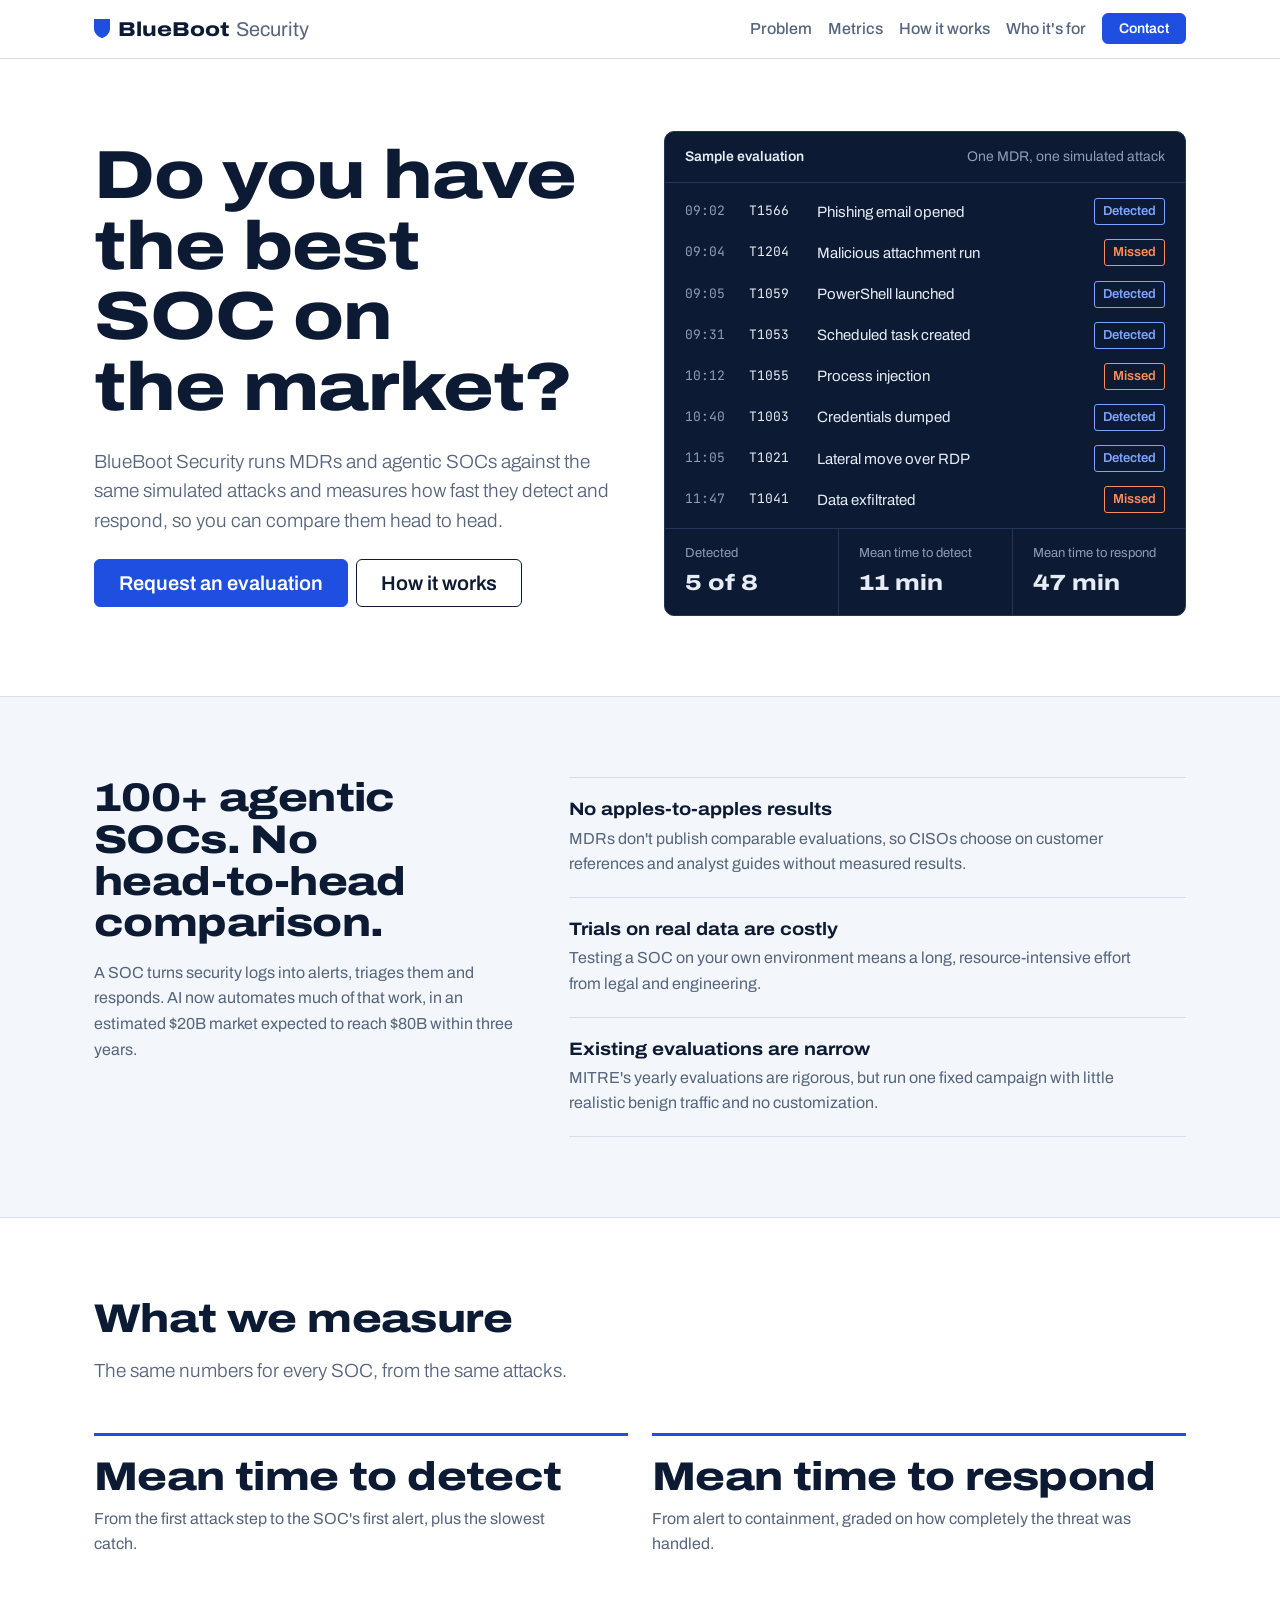
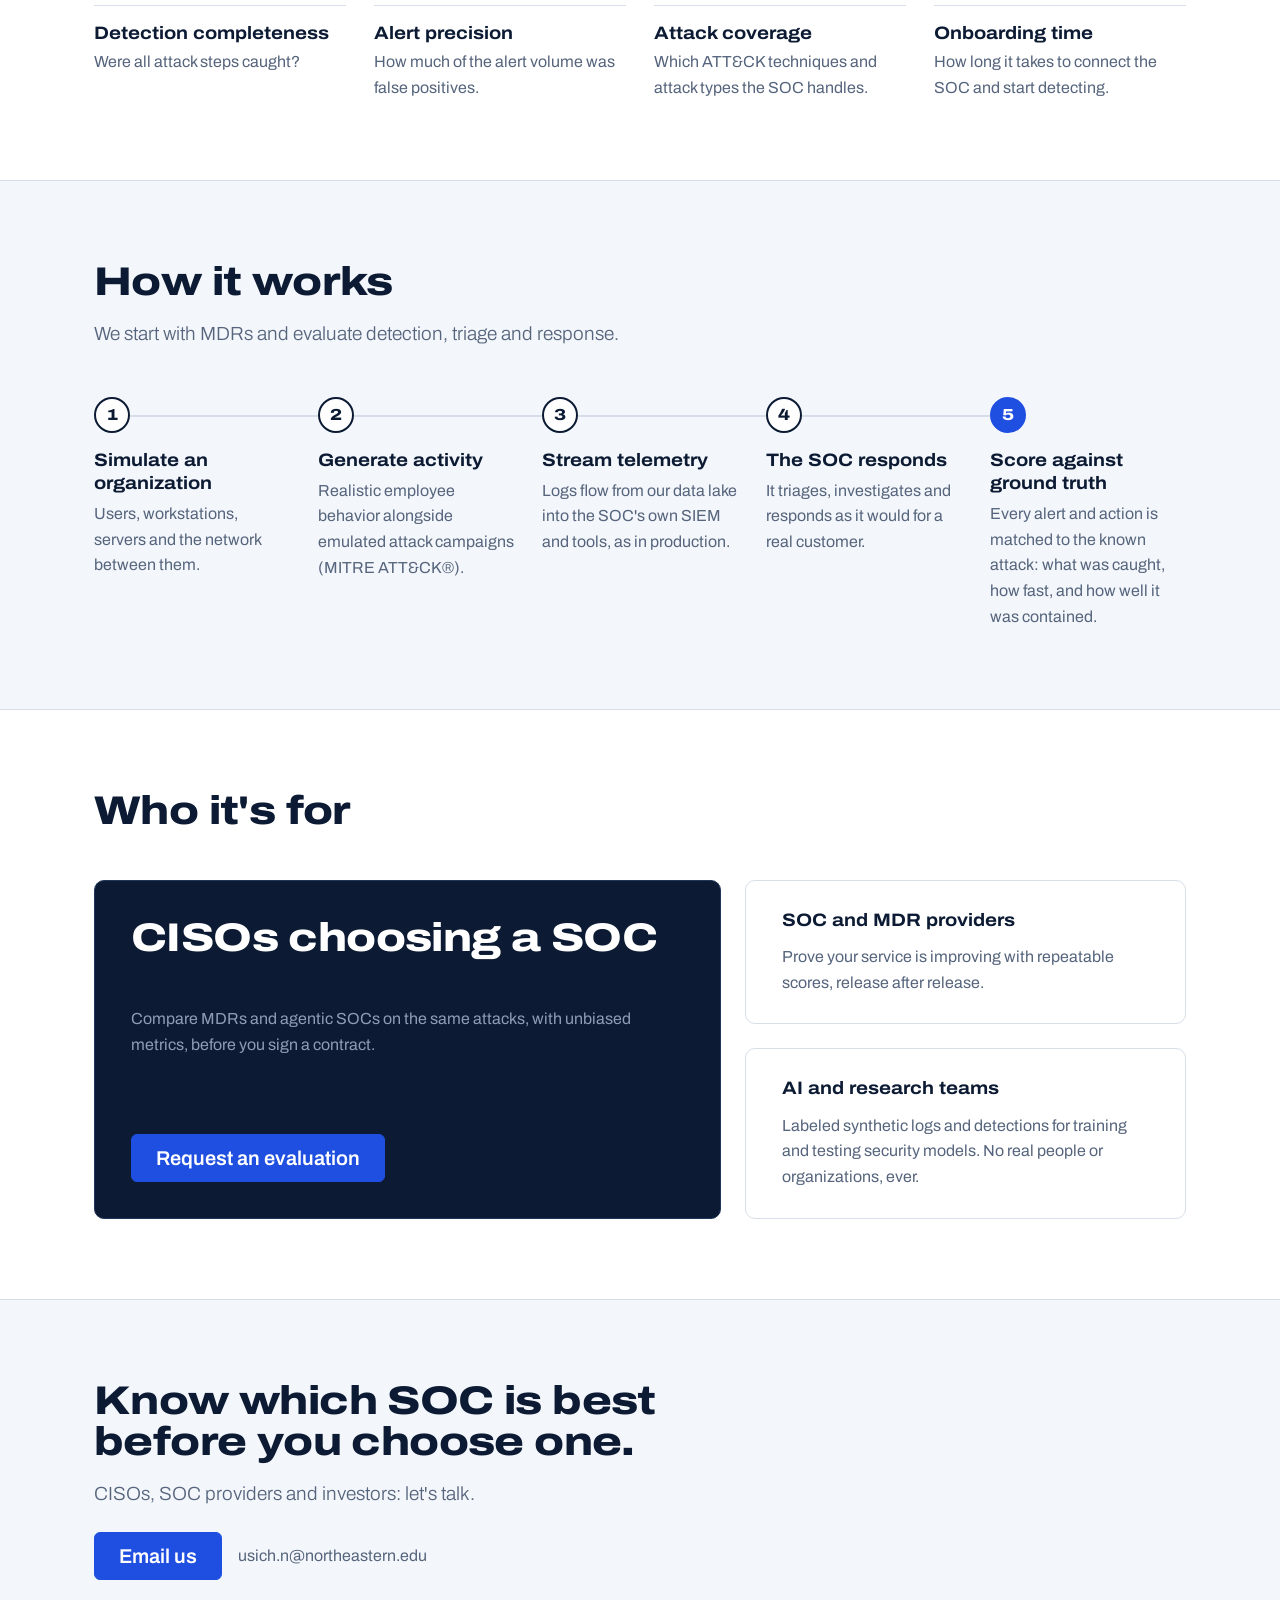
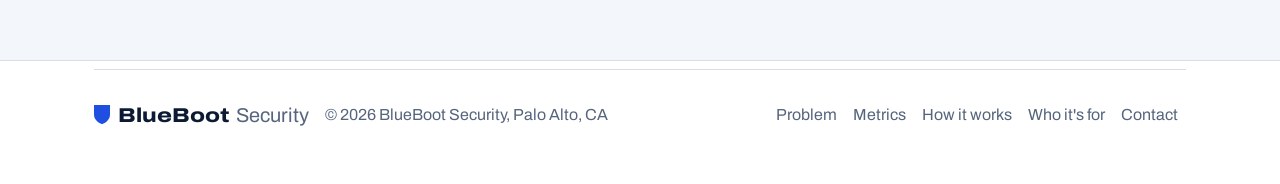
==== commit 91b0489c: "Rewrite content for CISOs choosing a SOC, led by MTTD and MTTR Reframe the site around head-to-head," ====
--- a/index.html
+++ b/index.html
@@ -3,12 +3,12 @@
 <head>
   <meta charset="utf-8">
   <meta name="viewport" content="width=device-width, initial-scale=1">
-  <title>BlueBoot Security | Independent SOC evaluation</title>
-  <meta name="description" content="Do you have the best SOC on the market? BlueBoot Security puts your SOC up against a realistic simulated company under attack and scores what it catches.">
+  <title>BlueBoot Security | Head-to-head SOC evaluation</title>
+  <meta name="description" content="BlueBoot Security runs MDRs and agentic SOCs against the same simulated attacks and measures how fast they detect and respond, so CISOs can compare them head to head.">
   <meta property="og:type" content="website">
   <meta property="og:site_name" content="BlueBoot Security">
-  <meta property="og:title" content="BlueBoot Security | Independent SOC evaluation">
-  <meta property="og:description" content="Do you have the best SOC on the market? BlueBoot Security puts your SOC up against a realistic simulated company under attack and scores what it catches.">
+  <meta property="og:title" content="BlueBoot Security | Head-to-head SOC evaluation">
+  <meta property="og:description" content="BlueBoot Security runs MDRs and agentic SOCs against the same simulated attacks and measures how fast they detect and respond, so CISOs can compare them head to head.">
   <link rel="icon" href="favicon.svg" type="image/svg+xml">
   <script>document.documentElement.dataset.bsTheme = matchMedia('(prefers-color-scheme: dark)').matches ? 'dark' : 'light';</script>
   <link rel="preconnect" href="https://fonts.googleapis.com">
@@ -27,8 +27,9 @@
       <div class="collapse navbar-collapse" id="mainNav">
         <ul class="navbar-nav ms-auto align-items-md-center">
           <li class="nav-item"><a class="nav-link" href="#problem">Problem</a></li>
+          <li class="nav-item"><a class="nav-link" href="#measure">Metrics</a></li>
           <li class="nav-item"><a class="nav-link" href="#how">How it works</a></li>
-          <li class="nav-item"><a class="nav-link" href="#offer">Offer</a></li>
+          <li class="nav-item"><a class="nav-link" href="#who">Who it's for</a></li>
           <li class="nav-item ms-md-2"><a class="btn btn-primary btn-sm px-3 my-2 my-md-0" href="#contact">Contact</a></li>
         </ul>
       </div>
@@ -41,15 +42,15 @@
       <div class="row g-5 align-items-center">
         <div class="col-lg-6">
           <h1 class="head head-xl mb-4">Do you have the best SOC on the market?</h1>
-          <p class="lead mb-4">BlueBoot Security puts your SOC up against a realistic simulated company under attack and scores what it catches.</p>
+          <p class="lead mb-4">BlueBoot Security runs MDRs and agentic SOCs against the same simulated attacks and measures how fast they detect and respond, so you can compare them head to head.</p>
           <div class="d-grid gap-2 d-sm-flex">
-            <a href="#contact" class="btn btn-primary btn-lg px-4">Get evaluated</a>
+            <a href="#contact" class="btn btn-primary btn-lg px-4">Request an evaluation</a>
             <a href="#how" class="btn btn-outline-ink btn-lg px-4">How it works</a>
           </div>
         </div>
         <div class="col-lg-6">
-          <figure class="replay" aria-label="Sample evaluation: eight attack techniques run against a SOC, five detected and three missed">
-            <figcaption class="replay-head"><strong>Sample evaluation</strong><span>Simulated attack, one workday</span></figcaption>
+          <figure class="replay" aria-label="Sample evaluation of one MDR: eight attack techniques, five detected, mean time to detect 11 minutes, mean time to respond 47 minutes">
+            <figcaption class="replay-head"><strong>Sample evaluation</strong><span>One MDR, one simulated attack</span></figcaption>
             <ol class="replay-list">
               <li style="--i:0"><time>09:02</time><code>T1566</code><span>Phishing email opened</span><span class="res res-hit">Detected</span></li>
               <li style="--i:1"><time>09:04</time><code>T1204</code><span>Malicious attachment run</span><span class="res res-miss">Missed</span></li>
@@ -60,7 +61,11 @@
               <li style="--i:6"><time>11:05</time><code>T1021</code><span>Lateral move over RDP</span><span class="res res-hit">Detected</span></li>
               <li style="--i:7"><time>11:47</time><code>T1041</code><span>Data exfiltrated</span><span class="res res-miss">Missed</span></li>
             </ol>
-            <div class="replay-foot"><span>MITRE ATT&amp;CK&reg; techniques</span><span class="replay-score"><strong>5</strong> of 8 detected</span></div>
+            <dl class="replay-foot">
+              <div><dt>Detected</dt><dd>5 of 8</dd></div>
+              <div><dt>Mean time to detect</dt><dd>11 min</dd></div>
+              <div><dt>Mean time to respond</dt><dd>47 min</dd></div>
+            </dl>
           </figure>
         </div>
       </div>
@@ -70,22 +75,23 @@
   <section id="problem" class="band band-paper">
     <div class="container px-4">
       <div class="row g-5">
-        <div class="col-lg-4">
-          <h2 class="head head-lg">Today, nobody can say for sure.</h2>
-        </div>
-        <div class="col-lg-8">
+        <div class="col-lg-5">
+          <h2 class="head head-lg mb-3">100+ agentic SOCs. No head-to-head comparison.</h2>
+          <p class="text-body-secondary mb-0">A SOC turns security logs into alerts, triages them and responds. AI now automates much of that work, in an estimated $20B market expected to reach $80B within three years.</p>
+        </div>
+        <div class="col-lg-7">
           <ul class="problem-list">
             <li>
-              <h3 class="head head-sm mb-0">Evaluations are rare</h3>
-              <p>Independent testing is slow and manual, so most SOC and MDR providers are never measured.</p>
+              <h3 class="head head-sm mb-0">No apples-to-apples results</h3>
+              <p>MDRs don't publish comparable evaluations, so CISOs choose on customer references and analyst guides without measured results.</p>
             </li>
             <li>
-              <h3 class="head head-sm mb-0">Claims can't be compared</h3>
-              <p>Buyers choose on marketing, not measured detection.</p>
+              <h3 class="head head-sm mb-0">Trials on real data are costly</h3>
+              <p>Testing a SOC on your own environment means a long, resource-intensive effort from legal and engineering.</p>
             </li>
             <li>
-              <h3 class="head head-sm mb-0">Real data can't be shared</h3>
-              <p>Testing on real company logs exposes sensitive information.</p>
+              <h3 class="head head-sm mb-0">Existing evaluations are narrow</h3>
+              <p>MITRE's yearly evaluations are rigorous, but run one fixed campaign with little realistic benign traffic and no customization.</p>
             </li>
           </ul>
         </div>
@@ -93,10 +99,37 @@
     </div>
   </section>
 
-  <section id="how" class="band">
+  <section id="measure" class="band">
+    <div class="container px-4">
+      <h2 class="head head-lg mb-3">What we measure</h2>
+      <p class="lead mb-0">The same numbers for every SOC, from the same attacks.</p>
+      <div class="row g-4 mt-4">
+        <div class="col-md-6">
+          <div class="metric-key">
+            <h3 class="head head-lg mb-2">Mean time to detect</h3>
+            <p>From the first attack step to the SOC's first alert, plus the slowest catch.</p>
+          </div>
+        </div>
+        <div class="col-md-6">
+          <div class="metric-key">
+            <h3 class="head head-lg mb-2">Mean time to respond</h3>
+            <p>From alert to containment, graded on how completely the threat was handled.</p>
+          </div>
+        </div>
+      </div>
+      <ul class="metric-list">
+        <li><h3 class="head head-sm mb-0">Detection completeness</h3><p>Were all attack steps caught?</p></li>
+        <li><h3 class="head head-sm mb-0">Alert precision</h3><p>How much of the alert volume was false positives.</p></li>
+        <li><h3 class="head head-sm mb-0">Attack coverage</h3><p>Which ATT&amp;CK techniques and attack types the SOC handles.</p></li>
+        <li><h3 class="head head-sm mb-0">Onboarding time</h3><p>How long it takes to connect the SOC and start detecting.</p></li>
+      </ul>
+    </div>
+  </section>
+
+  <section id="how" class="band band-paper">
     <div class="container px-4">
       <h2 class="head head-lg mb-3">How it works</h2>
-      <p class="lead mb-0">We simulate a realistic organization and record what its defenders would see.</p>
+      <p class="lead mb-0">We start with MDRs and evaluate detection, triage and response.</p>
       <ol class="pipeline">
         <li>
           <span class="pipe-num" aria-hidden="true">1</span>
@@ -106,51 +139,56 @@
         <li>
           <span class="pipe-num" aria-hidden="true">2</span>
           <h3 class="head head-sm mb-0">Generate activity</h3>
-          <p>Everyday employee behavior alongside known attack techniques (MITRE ATT&amp;CK&reg;).</p>
+          <p>Realistic employee behavior alongside emulated attack campaigns (MITRE ATT&amp;CK&reg;).</p>
         </li>
         <li>
           <span class="pipe-num" aria-hidden="true">3</span>
-          <h3 class="head head-sm mb-0">Capture telemetry</h3>
-          <p>Logs, endpoint data and alerts, collected as a security team would.</p>
+          <h3 class="head head-sm mb-0">Stream telemetry</h3>
+          <p>Logs flow from our data lake into the SOC's own SIEM and tools, as in production.</p>
         </li>
         <li>
           <span class="pipe-num" aria-hidden="true">4</span>
-          <h3 class="head head-sm mb-0">Label and package</h3>
-          <p>Every event tagged with ground truth and packaged as a dataset.</p>
+          <h3 class="head head-sm mb-0">The SOC responds</h3>
+          <p>It triages, investigates and responds as it would for a real customer.</p>
         </li>
         <li class="pipe-score">
           <span class="pipe-num" aria-hidden="true">5</span>
-          <h3 class="head head-sm mb-0">Score detections</h3>
-          <p>Every alert your SOC raises is checked against ground truth: what was caught, and what was missed.</p>
+          <h3 class="head head-sm mb-0">Score against ground truth</h3>
+          <p>Every alert and action is matched to the known attack: what was caught, how fast, and how well it was contained.</p>
         </li>
       </ol>
     </div>
   </section>
 
-  <section id="offer" class="band band-paper">
-    <div class="container px-4">
-      <h2 class="head head-lg mb-5">What we offer</h2>
+  <section id="who" class="band">
+    <div class="container px-4">
+      <h2 class="head head-lg mb-5">Who it's for</h2>
       <div class="row g-4">
         <div class="col-lg-7">
           <div class="offer offer-main">
-            <h3 class="head head-lg">SOC evaluation</h3>
-            <p>An independent, repeatable score of your SOC's detection against known attack techniques.</p>
-          </div>
-        </div>
-        <div class="col-lg-5">
+            <h3 class="head head-lg">CISOs choosing a SOC</h3>
+            <p>Compare MDRs and agentic SOCs on the same attacks, with unbiased metrics, before you sign a contract.</p>
+            <a href="#contact" class="btn btn-primary btn-lg px-4 mt-auto align-self-start">Request an evaluation</a>
+          </div>
+        </div>
+        <div class="col-lg-5 offer-stack">
           <div class="offer offer-side">
-            <h3 class="head head-sm">Training datasets</h3>
-            <p>The same labeled telemetry, licensed to teams building and testing defensive AI. No real people or organizations, ever.</p>
-          </div>
-        </div>
-      </div>
-    </div>
-  </section>
-
-  <section id="contact" class="band">
-    <div class="container px-4">
-      <h2 class="head head-lg mb-3">Find out where your SOC stands.</h2>
-      <p class="lead mb-4">SOC teams, MDR providers and investors: let's talk.</p>
+            <h3 class="head head-sm">SOC and MDR providers</h3>
+            <p>Prove your service is improving with repeatable scores, release after release.</p>
+          </div>
+          <div class="offer offer-side">
+            <h3 class="head head-sm">AI and research teams</h3>
+            <p>Labeled synthetic logs and detections for training and testing security models. No real people or organizations, ever.</p>
+          </div>
+        </div>
+      </div>
+    </div>
+  </section>
+
+  <section id="contact" class="band band-paper">
+    <div class="container px-4">
+      <h2 class="head head-lg mb-3">Know which SOC is best before you choose one.</h2>
+      <p class="lead mb-4">CISOs, SOC providers and investors: let's talk.</p>
       <div class="d-flex flex-wrap align-items-center gap-3">
         <a href="mailto:usich.n@northeastern.edu" class="btn btn-primary btn-lg px-4">Email us</a>
         <span class="text-body-secondary user-select-all">usich.n@northeastern.edu</span>
@@ -167,8 +205,9 @@
       </div>
       <ul class="nav col-md-6 justify-content-md-end mt-3 mt-md-0">
       <li class="nav-item"><a href="#problem" class="nav-link px-2">Problem</a></li>
+      <li class="nav-item"><a href="#measure" class="nav-link px-2">Metrics</a></li>
       <li class="nav-item"><a href="#how" class="nav-link px-2">How it works</a></li>
-      <li class="nav-item"><a href="#offer" class="nav-link px-2">Offer</a></li>
+      <li class="nav-item"><a href="#who" class="nav-link px-2">Who it's for</a></li>
       <li class="nav-item"><a href="#contact" class="nav-link px-2">Contact</a></li>
       </ul>
     </footer>
--- a/custom.css
+++ b/custom.css
@@ -128,7 +128,7 @@
   border-radius: 10px;
   overflow: hidden;
 }
-.replay-head, .replay-foot {
+.replay-head {
   display: flex;
   justify-content: space-between;
   align-items: baseline;
@@ -136,12 +136,19 @@
   padding: .875rem 1.25rem;
   font-size: .875rem;
   color: var(--panel-muted);
-}
-.replay-head { border-bottom: 1px solid var(--panel-line); }
+  border-bottom: 1px solid var(--panel-line);
+}
 .replay-head strong { color: var(--panel-text); font-weight: 600; }
-.replay-foot { border-top: 1px solid var(--panel-line); }
-.replay-score { font-size: 1rem; color: var(--panel-text); }
-.replay-score strong { font-stretch: 120%; font-weight: 800; font-size: 1.375rem; }
+.replay-foot {
+  display: grid;
+  grid-template-columns: repeat(3, 1fr);
+  margin: 0;
+  border-top: 1px solid var(--panel-line);
+}
+.replay-foot div { padding: .875rem 1.25rem; }
+.replay-foot div + div { border-left: 1px solid var(--panel-line); }
+.replay-foot dt { font-size: .8125rem; font-weight: 400; color: var(--panel-muted); }
+.replay-foot dd { margin: .125rem 0 0; font-size: 1.375rem; font-stretch: 120%; font-weight: 800; color: var(--panel-text); }
 .replay-list { list-style: none; margin: 0; padding: .5rem 0; }
 .replay-list li {
   display: grid;
@@ -178,9 +185,24 @@
 
 @media (max-width: 575.98px) {
   .replay-list li { grid-template-columns: 3.5rem 1fr auto; }
-  .replay-list time, .replay-head span, .replay-foot > span:first-child { display: none; }
-  .replay-foot { justify-content: flex-end; }
-}
+  .replay-list time, .replay-head span { display: none; }
+  .replay-foot div { padding: .75rem .875rem; }
+  .replay-foot dd { font-size: 1.125rem; }
+}
+
+/* Metrics: speed leads, the rest supports it */
+.metric-key { height: 100%; padding-top: 1.25rem; border-top: 3px solid var(--blue); }
+.metric-key p { margin: 0; color: var(--slate); max-width: 30em; }
+.metric-list {
+  list-style: none;
+  margin: 3rem 0 0;
+  padding: 0;
+  display: grid;
+  gap: 1.5rem 1.75rem;
+  grid-template-columns: repeat(auto-fit, minmax(14rem, 1fr));
+}
+.metric-list li { padding-top: 1rem; border-top: 1px solid var(--line); }
+.metric-list p { margin: .25rem 0 0; color: var(--slate); }
 
 /* Problem statements */
 .problem-list { list-style: none; margin: 0; padding: 0; }
@@ -235,10 +257,12 @@
 /* Offer: evaluation leads, datasets follow */
 .offer { height: 100%; padding: 2.25rem; border-radius: 10px; }
 .offer p { margin: .75rem 0 0; max-width: 32em; }
-.offer-main { background: var(--panel); color: var(--panel-text); border: 1px solid var(--panel-line); }
+.offer-main { display: flex; flex-direction: column; gap: 1.75rem; background: var(--panel); color: var(--panel-text); border: 1px solid var(--panel-line); }
 .offer-main .head { color: #fff; }
 .offer-main p { color: var(--panel-muted); }
-.offer-side { border: 1px solid var(--line); background: var(--bs-body-bg); }
+.offer-side { border: 1px solid var(--line); background: var(--bs-body-bg); padding: 1.75rem 2.25rem; }
+.offer-stack { display: flex; flex-direction: column; gap: 1.5rem; }
+.offer-stack .offer { height: auto; flex: 1; }
 .offer-side p { color: var(--slate); }
 
 .site-footer { border-top: 1px solid var(--line); color: var(--slate); }
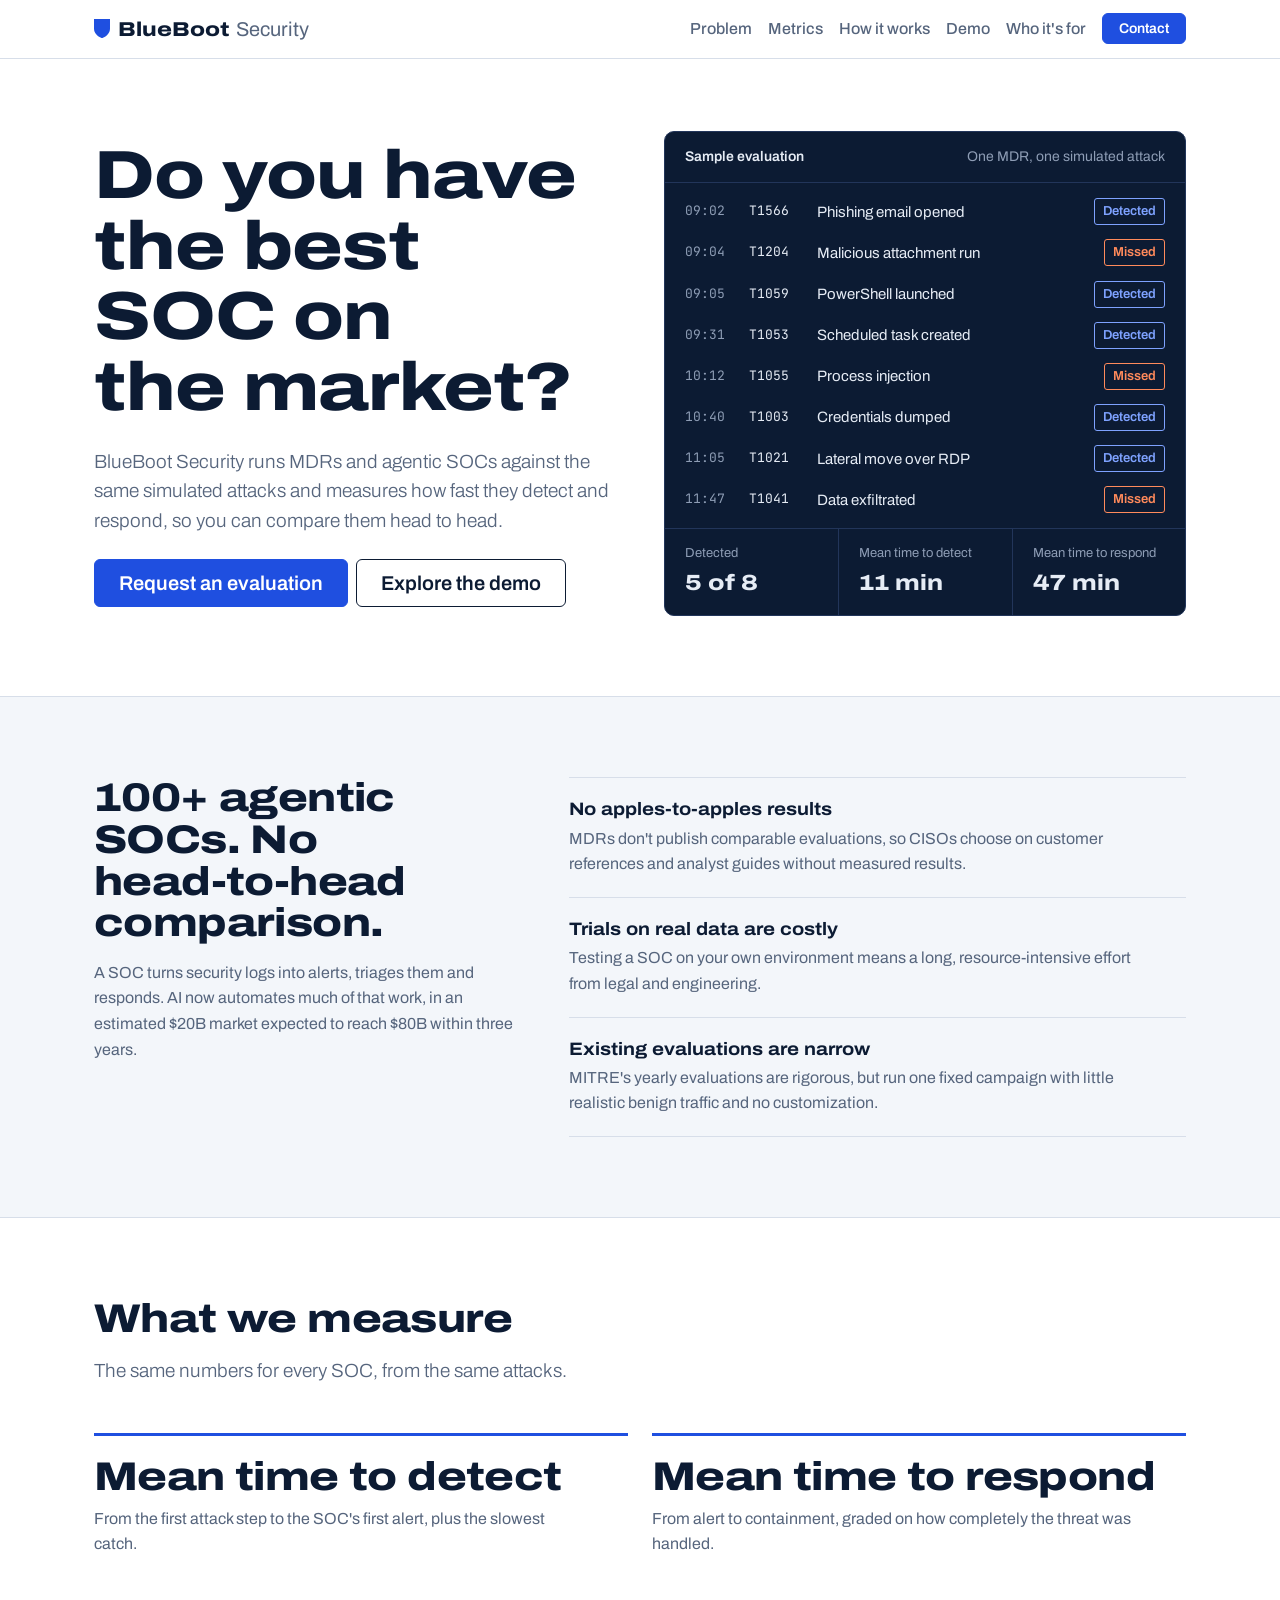
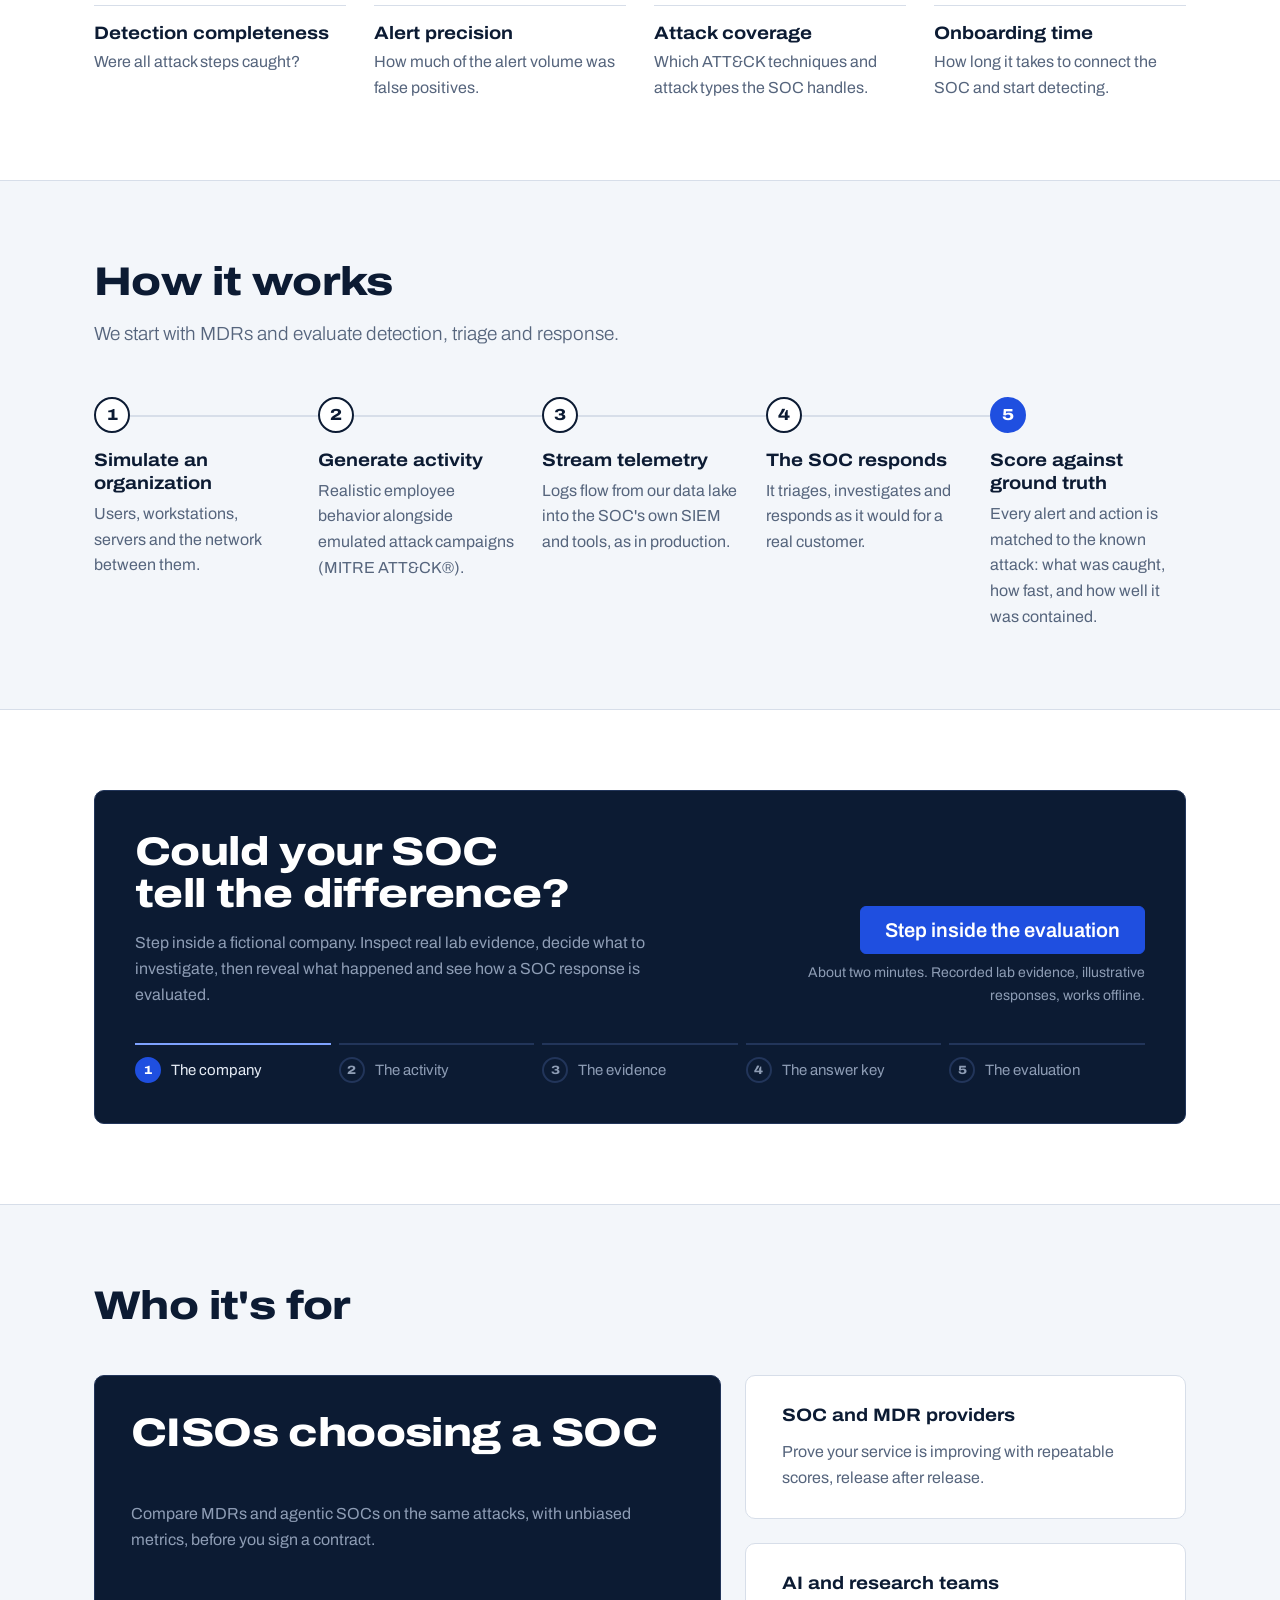
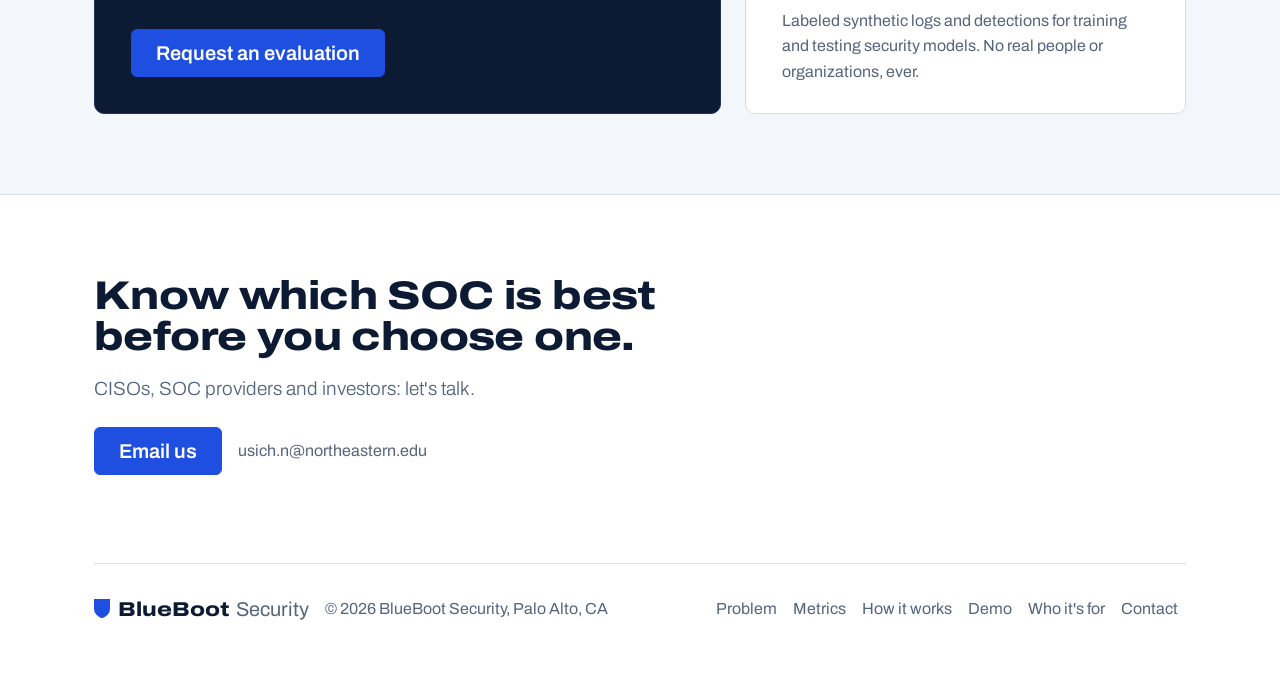
==== commit f3ffbad6: "Add the interactive evaluation demo in the site's design language Bring in the event demo (five chap" ====
--- a/index.html
+++ b/index.html
@@ -11,9 +11,7 @@
   <meta property="og:description" content="BlueBoot Security runs MDRs and agentic SOCs against the same simulated attacks and measures how fast they detect and respond, so CISOs can compare them head to head.">
   <link rel="icon" href="favicon.svg" type="image/svg+xml">
   <script>document.documentElement.dataset.bsTheme = matchMedia('(prefers-color-scheme: dark)').matches ? 'dark' : 'light';</script>
-  <link rel="preconnect" href="https://fonts.googleapis.com">
-  <link rel="preconnect" href="https://fonts.gstatic.com" crossorigin>
-  <link rel="stylesheet" href="https://fonts.googleapis.com/css2?family=Archivo:wdth,wght@62..125,100..900&family=JetBrains+Mono:wght@400;600&display=swap">
+  <link rel="preload" href="fonts/archivo-wdth-wght.woff2" as="font" type="font/woff2" crossorigin>
   <link rel="stylesheet" href="https://cdn.jsdelivr.net/npm/bootstrap@5.3.3/dist/css/bootstrap.min.css" integrity="sha384-QWTKZyjpPEjISv5WaRU9OFeRpok6YctnYmDr5pNlyT2bRjXh0JMhjY6hW+ALEwIH" crossorigin="anonymous">
   <link rel="stylesheet" href="custom.css">
 </head>
@@ -29,6 +27,7 @@
           <li class="nav-item"><a class="nav-link" href="#problem">Problem</a></li>
           <li class="nav-item"><a class="nav-link" href="#measure">Metrics</a></li>
           <li class="nav-item"><a class="nav-link" href="#how">How it works</a></li>
+          <li class="nav-item"><a class="nav-link" href="#demo">Demo</a></li>
           <li class="nav-item"><a class="nav-link" href="#who">Who it's for</a></li>
           <li class="nav-item ms-md-2"><a class="btn btn-primary btn-sm px-3 my-2 my-md-0" href="#contact">Contact</a></li>
         </ul>
@@ -45,7 +44,7 @@
           <p class="lead mb-4">BlueBoot Security runs MDRs and agentic SOCs against the same simulated attacks and measures how fast they detect and respond, so you can compare them head to head.</p>
           <div class="d-grid gap-2 d-sm-flex">
             <a href="#contact" class="btn btn-primary btn-lg px-4">Request an evaluation</a>
-            <a href="#how" class="btn btn-outline-ink btn-lg px-4">How it works</a>
+            <a href="demo/" class="btn btn-outline-ink btn-lg px-4">Explore the demo</a>
           </div>
         </div>
         <div class="col-lg-6">
@@ -160,7 +159,31 @@
     </div>
   </section>
 
-  <section id="who" class="band">
+  <section id="demo" class="band">
+    <div class="container px-4">
+      <div class="demo-cta">
+        <div class="row g-4 align-items-end">
+          <div class="col-lg-7">
+            <h2 class="head head-lg mb-3">Could your SOC tell the difference?</h2>
+            <p class="mb-0">Step inside a fictional company. Inspect real lab evidence, decide what to investigate, then reveal what happened and see how a SOC response is evaluated.</p>
+          </div>
+          <div class="col-lg-5 text-lg-end">
+            <a class="btn btn-primary btn-lg px-4" href="demo/">Step inside the evaluation</a>
+            <p class="demo-cta-note mt-2 mb-0">About two minutes. Recorded lab evidence, illustrative responses, works offline.</p>
+          </div>
+        </div>
+        <ol class="demo-chapters" aria-label="Demo chapters">
+          <li>The company</li>
+          <li>The activity</li>
+          <li>The evidence</li>
+          <li>The answer key</li>
+          <li>The evaluation</li>
+        </ol>
+      </div>
+    </div>
+  </section>
+
+  <section id="who" class="band band-paper">
     <div class="container px-4">
       <h2 class="head head-lg mb-5">Who it's for</h2>
       <div class="row g-4">
@@ -185,7 +208,7 @@
     </div>
   </section>
 
-  <section id="contact" class="band band-paper">
+  <section id="contact" class="band">
     <div class="container px-4">
       <h2 class="head head-lg mb-3">Know which SOC is best before you choose one.</h2>
       <p class="lead mb-4">CISOs, SOC providers and investors: let's talk.</p>
@@ -207,6 +230,7 @@
       <li class="nav-item"><a href="#problem" class="nav-link px-2">Problem</a></li>
       <li class="nav-item"><a href="#measure" class="nav-link px-2">Metrics</a></li>
       <li class="nav-item"><a href="#how" class="nav-link px-2">How it works</a></li>
+      <li class="nav-item"><a href="#demo" class="nav-link px-2">Demo</a></li>
       <li class="nav-item"><a href="#who" class="nav-link px-2">Who it's for</a></li>
       <li class="nav-item"><a href="#contact" class="nav-link px-2">Contact</a></li>
       </ul>
--- a/custom.css
+++ b/custom.css
@@ -1,5 +1,18 @@
-/* BlueBoot Security, layered on Bootstrap 5.3.
-   Blue = detected (and brand). Orange = missed, and nothing else. */
+/* BlueBoot Security, layered on Bootstrap 5.3. demo/demo.css shares these tokens.
+   Blue = detected or authorized (and brand). Orange = missed or attack, and nothing else. */
+@font-face {
+  font-family: "Archivo";
+  src: url("fonts/archivo-wdth-wght.woff2") format("woff2-variations"), url("fonts/archivo-wdth-wght.woff2") format("woff2");
+  font-weight: 100 900;
+  font-stretch: 62% 125%;
+  font-display: swap;
+}
+@font-face {
+  font-family: "JetBrains Mono";
+  src: url("fonts/jetbrains-mono-wght.woff2") format("woff2-variations"), url("fonts/jetbrains-mono-wght.woff2") format("woff2");
+  font-weight: 100 800;
+  font-display: swap;
+}
 :root, [data-bs-theme="light"] {
   --ink: #0c1b33;
   --paper: #f3f6fa;
@@ -265,6 +278,35 @@
 .offer-stack .offer { height: auto; flex: 1; }
 .offer-side p { color: var(--slate); }
 
+/* Demo: the evaluation console, opened up */
+.demo-cta { padding: 2.5rem; border-radius: 10px; background: var(--panel); color: var(--panel-text); border: 1px solid var(--panel-line); }
+.demo-cta .head { color: #fff; }
+.demo-cta p { color: var(--panel-muted); max-width: 36em; }
+.demo-cta .demo-cta-note { font-size: .875rem; max-width: none; }
+.demo-chapters { list-style: none; counter-reset: chapter; display: grid; grid-template-columns: repeat(5, 1fr); gap: .5rem; margin: 2.25rem 0 0; padding: 0; }
+.demo-chapters li { counter-increment: chapter; display: flex; align-items: center; gap: .625rem; padding-top: .75rem; border-top: 2px solid var(--panel-line); font-size: .9375rem; color: var(--panel-muted); }
+.demo-chapters li::before {
+  content: counter(chapter);
+  flex-shrink: 0;
+  display: inline-flex;
+  align-items: center;
+  justify-content: center;
+  width: 1.625rem;
+  height: 1.625rem;
+  border-radius: 50%;
+  border: 2px solid var(--panel-line);
+  font-size: .75rem;
+  font-stretch: 120%;
+  font-weight: 800;
+}
+.demo-chapters li:first-child { border-top-color: var(--panel-hit); color: var(--panel-text); }
+.demo-chapters li:first-child::before { background: #1f4fe0; border-color: #1f4fe0; color: #fff; }
+@media (max-width: 767.98px) {
+  .demo-cta { padding: 1.75rem 1.25rem; }
+  .demo-chapters { grid-template-columns: 1fr; gap: 0; }
+  .demo-chapters li { padding: .625rem 0; border-top-width: 1px; }
+}
+
 .site-footer { border-top: 1px solid var(--line); color: var(--slate); }
 .site-footer .nav-link { color: var(--slate); }
 .site-footer .nav-link:hover { color: var(--ink); }
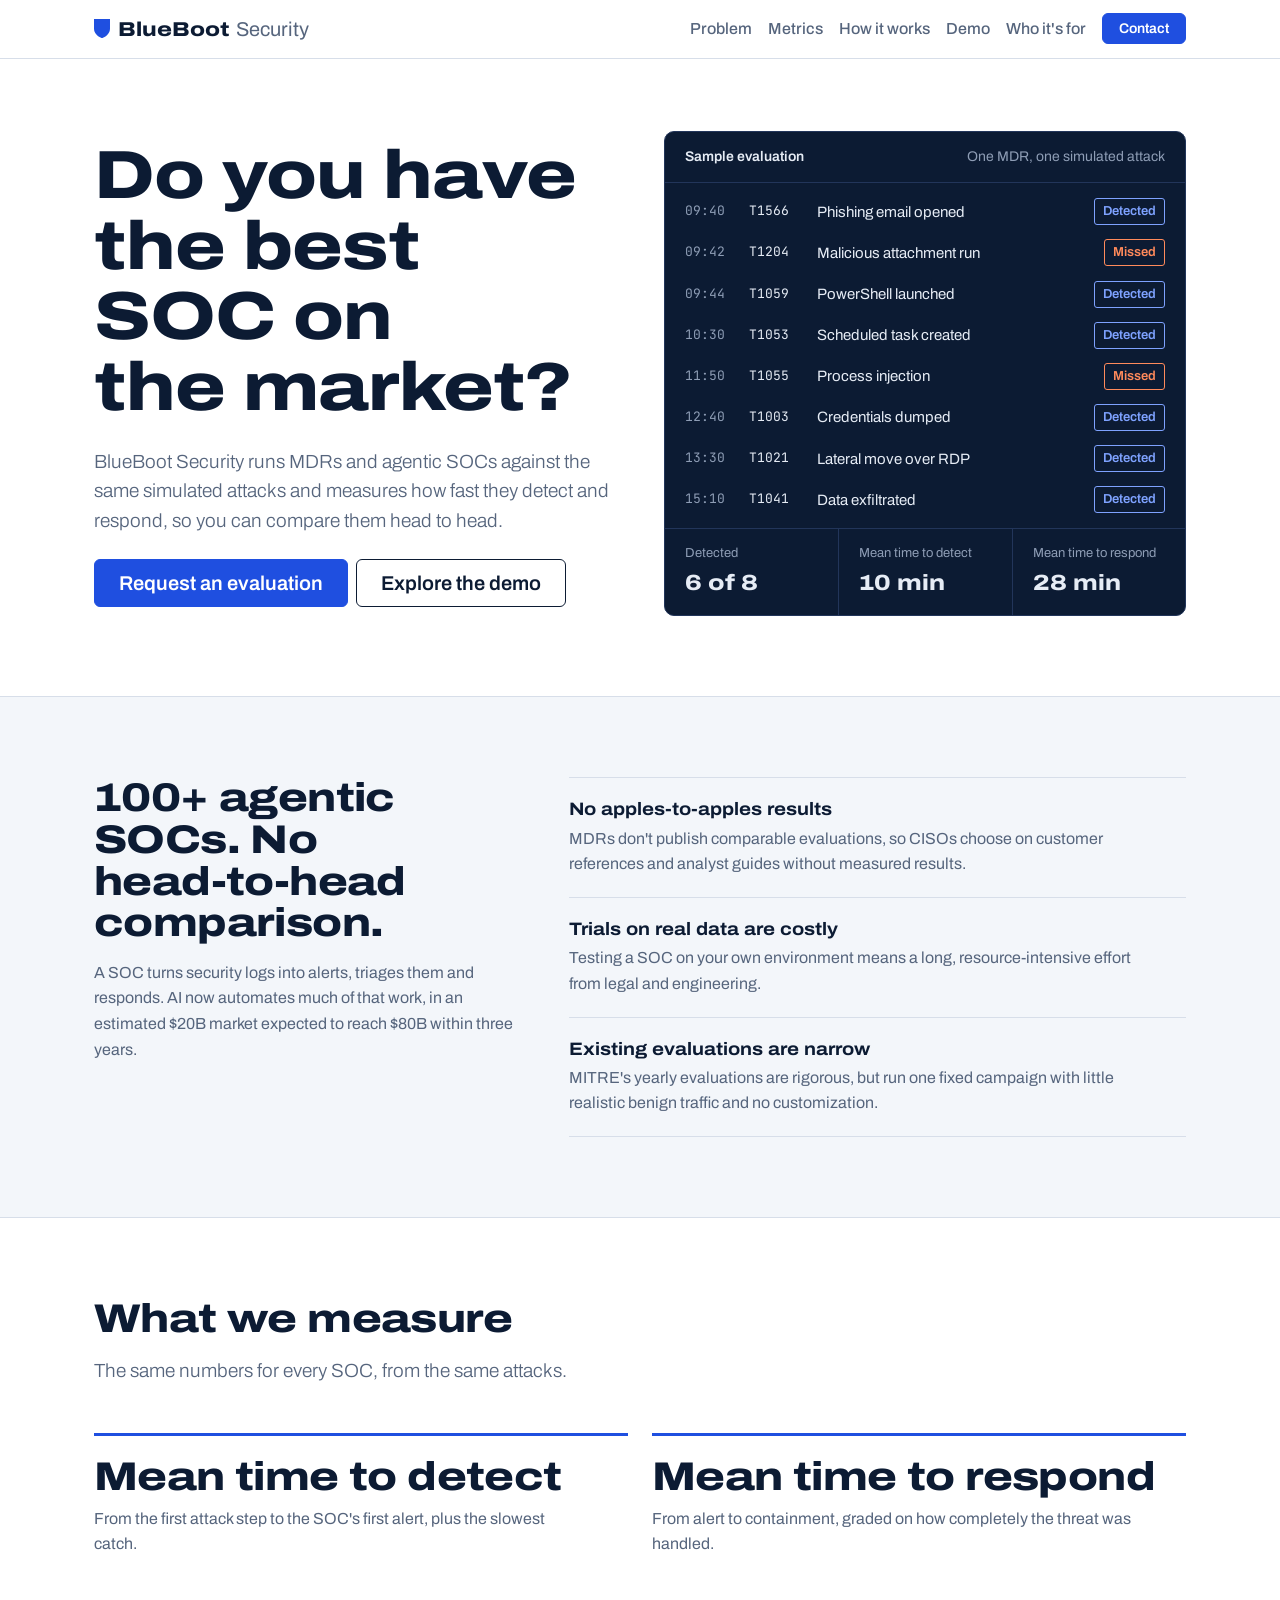
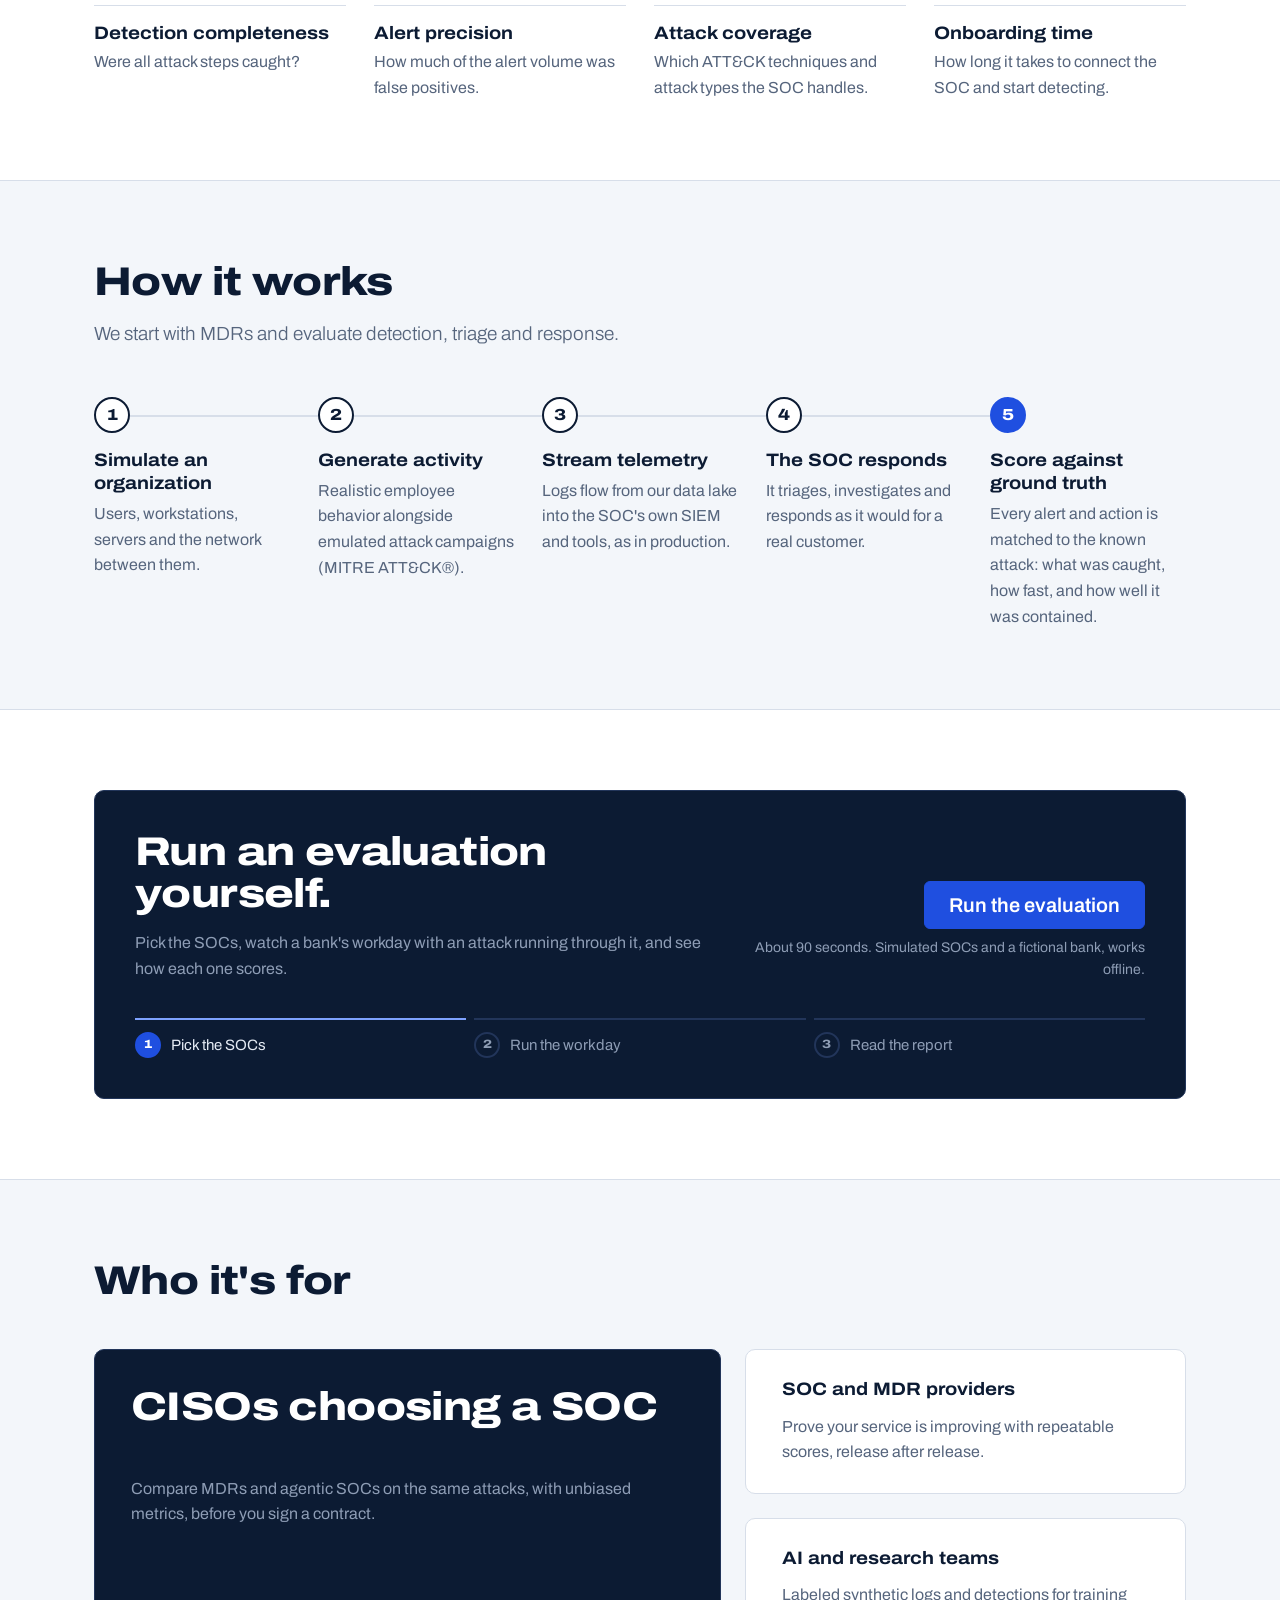
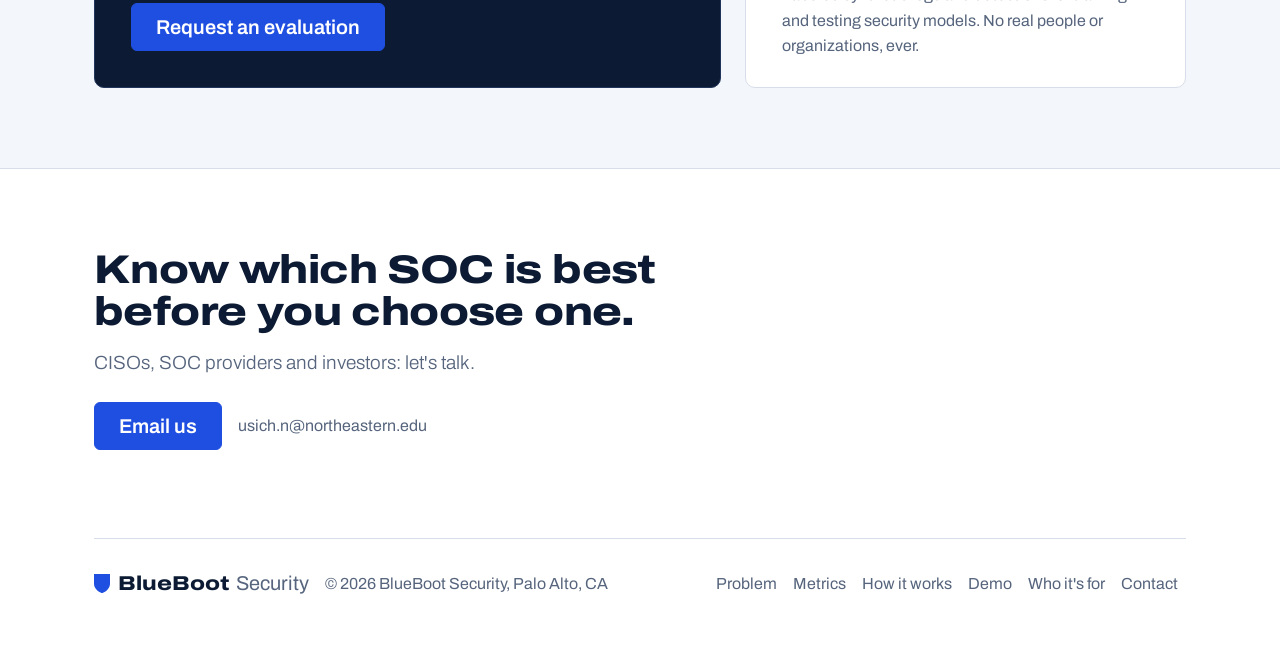
==== commit 9f5537f9: "Rebuild the demo as an evaluation operations console Replace the five-chapter walkthrough with a con" ====
--- a/index.html
+++ b/index.html
@@ -48,22 +48,22 @@
           </div>
         </div>
         <div class="col-lg-6">
-          <figure class="replay" aria-label="Sample evaluation of one MDR: eight attack techniques, five detected, mean time to detect 11 minutes, mean time to respond 47 minutes">
+          <figure class="replay" aria-label="Sample evaluation of one MDR: eight attack techniques, six detected, mean time to detect 10 minutes, mean time to respond 28 minutes">
             <figcaption class="replay-head"><strong>Sample evaluation</strong><span>One MDR, one simulated attack</span></figcaption>
             <ol class="replay-list">
-              <li style="--i:0"><time>09:02</time><code>T1566</code><span>Phishing email opened</span><span class="res res-hit">Detected</span></li>
-              <li style="--i:1"><time>09:04</time><code>T1204</code><span>Malicious attachment run</span><span class="res res-miss">Missed</span></li>
-              <li style="--i:2"><time>09:05</time><code>T1059</code><span>PowerShell launched</span><span class="res res-hit">Detected</span></li>
-              <li style="--i:3"><time>09:31</time><code>T1053</code><span>Scheduled task created</span><span class="res res-hit">Detected</span></li>
-              <li style="--i:4"><time>10:12</time><code>T1055</code><span>Process injection</span><span class="res res-miss">Missed</span></li>
-              <li style="--i:5"><time>10:40</time><code>T1003</code><span>Credentials dumped</span><span class="res res-hit">Detected</span></li>
-              <li style="--i:6"><time>11:05</time><code>T1021</code><span>Lateral move over RDP</span><span class="res res-hit">Detected</span></li>
-              <li style="--i:7"><time>11:47</time><code>T1041</code><span>Data exfiltrated</span><span class="res res-miss">Missed</span></li>
+              <li style="--i:0"><time>09:40</time><code>T1566</code><span>Phishing email opened</span><span class="res res-hit">Detected</span></li>
+              <li style="--i:1"><time>09:42</time><code>T1204</code><span>Malicious attachment run</span><span class="res res-miss">Missed</span></li>
+              <li style="--i:2"><time>09:44</time><code>T1059</code><span>PowerShell launched</span><span class="res res-hit">Detected</span></li>
+              <li style="--i:3"><time>10:30</time><code>T1053</code><span>Scheduled task created</span><span class="res res-hit">Detected</span></li>
+              <li style="--i:4"><time>11:50</time><code>T1055</code><span>Process injection</span><span class="res res-miss">Missed</span></li>
+              <li style="--i:5"><time>12:40</time><code>T1003</code><span>Credentials dumped</span><span class="res res-hit">Detected</span></li>
+              <li style="--i:6"><time>13:30</time><code>T1021</code><span>Lateral move over RDP</span><span class="res res-hit">Detected</span></li>
+              <li style="--i:7"><time>15:10</time><code>T1041</code><span>Data exfiltrated</span><span class="res res-hit">Detected</span></li>
             </ol>
             <dl class="replay-foot">
-              <div><dt>Detected</dt><dd>5 of 8</dd></div>
-              <div><dt>Mean time to detect</dt><dd>11 min</dd></div>
-              <div><dt>Mean time to respond</dt><dd>47 min</dd></div>
+              <div><dt>Detected</dt><dd>6 of 8</dd></div>
+              <div><dt>Mean time to detect</dt><dd>10 min</dd></div>
+              <div><dt>Mean time to respond</dt><dd>28 min</dd></div>
             </dl>
           </figure>
         </div>
@@ -164,20 +164,18 @@
       <div class="demo-cta">
         <div class="row g-4 align-items-end">
           <div class="col-lg-7">
-            <h2 class="head head-lg mb-3">Could your SOC tell the difference?</h2>
-            <p class="mb-0">Step inside a fictional company. Inspect real lab evidence, decide what to investigate, then reveal what happened and see how a SOC response is evaluated.</p>
+            <h2 class="head head-lg mb-3">Run an evaluation yourself.</h2>
+            <p class="mb-0">Pick the SOCs, watch a bank's workday with an attack running through it, and see how each one scores.</p>
           </div>
           <div class="col-lg-5 text-lg-end">
-            <a class="btn btn-primary btn-lg px-4" href="demo/">Step inside the evaluation</a>
-            <p class="demo-cta-note mt-2 mb-0">About two minutes. Recorded lab evidence, illustrative responses, works offline.</p>
-          </div>
-        </div>
-        <ol class="demo-chapters" aria-label="Demo chapters">
-          <li>The company</li>
-          <li>The activity</li>
-          <li>The evidence</li>
-          <li>The answer key</li>
-          <li>The evaluation</li>
+            <a class="btn btn-primary btn-lg px-4" href="demo/">Run the evaluation</a>
+            <p class="demo-cta-note mt-2 mb-0">About 90 seconds. Simulated SOCs and a fictional bank, works offline.</p>
+          </div>
+        </div>
+        <ol class="demo-chapters" aria-label="Demo steps">
+          <li>Pick the SOCs</li>
+          <li>Run the workday</li>
+          <li>Read the report</li>
         </ol>
       </div>
     </div>
--- a/custom.css
+++ b/custom.css
@@ -283,7 +283,7 @@
 .demo-cta .head { color: #fff; }
 .demo-cta p { color: var(--panel-muted); max-width: 36em; }
 .demo-cta .demo-cta-note { font-size: .875rem; max-width: none; }
-.demo-chapters { list-style: none; counter-reset: chapter; display: grid; grid-template-columns: repeat(5, 1fr); gap: .5rem; margin: 2.25rem 0 0; padding: 0; }
+.demo-chapters { list-style: none; counter-reset: chapter; display: grid; grid-template-columns: repeat(3, 1fr); gap: .5rem; margin: 2.25rem 0 0; padding: 0; }
 .demo-chapters li { counter-increment: chapter; display: flex; align-items: center; gap: .625rem; padding-top: .75rem; border-top: 2px solid var(--panel-line); font-size: .9375rem; color: var(--panel-muted); }
 .demo-chapters li::before {
   content: counter(chapter);
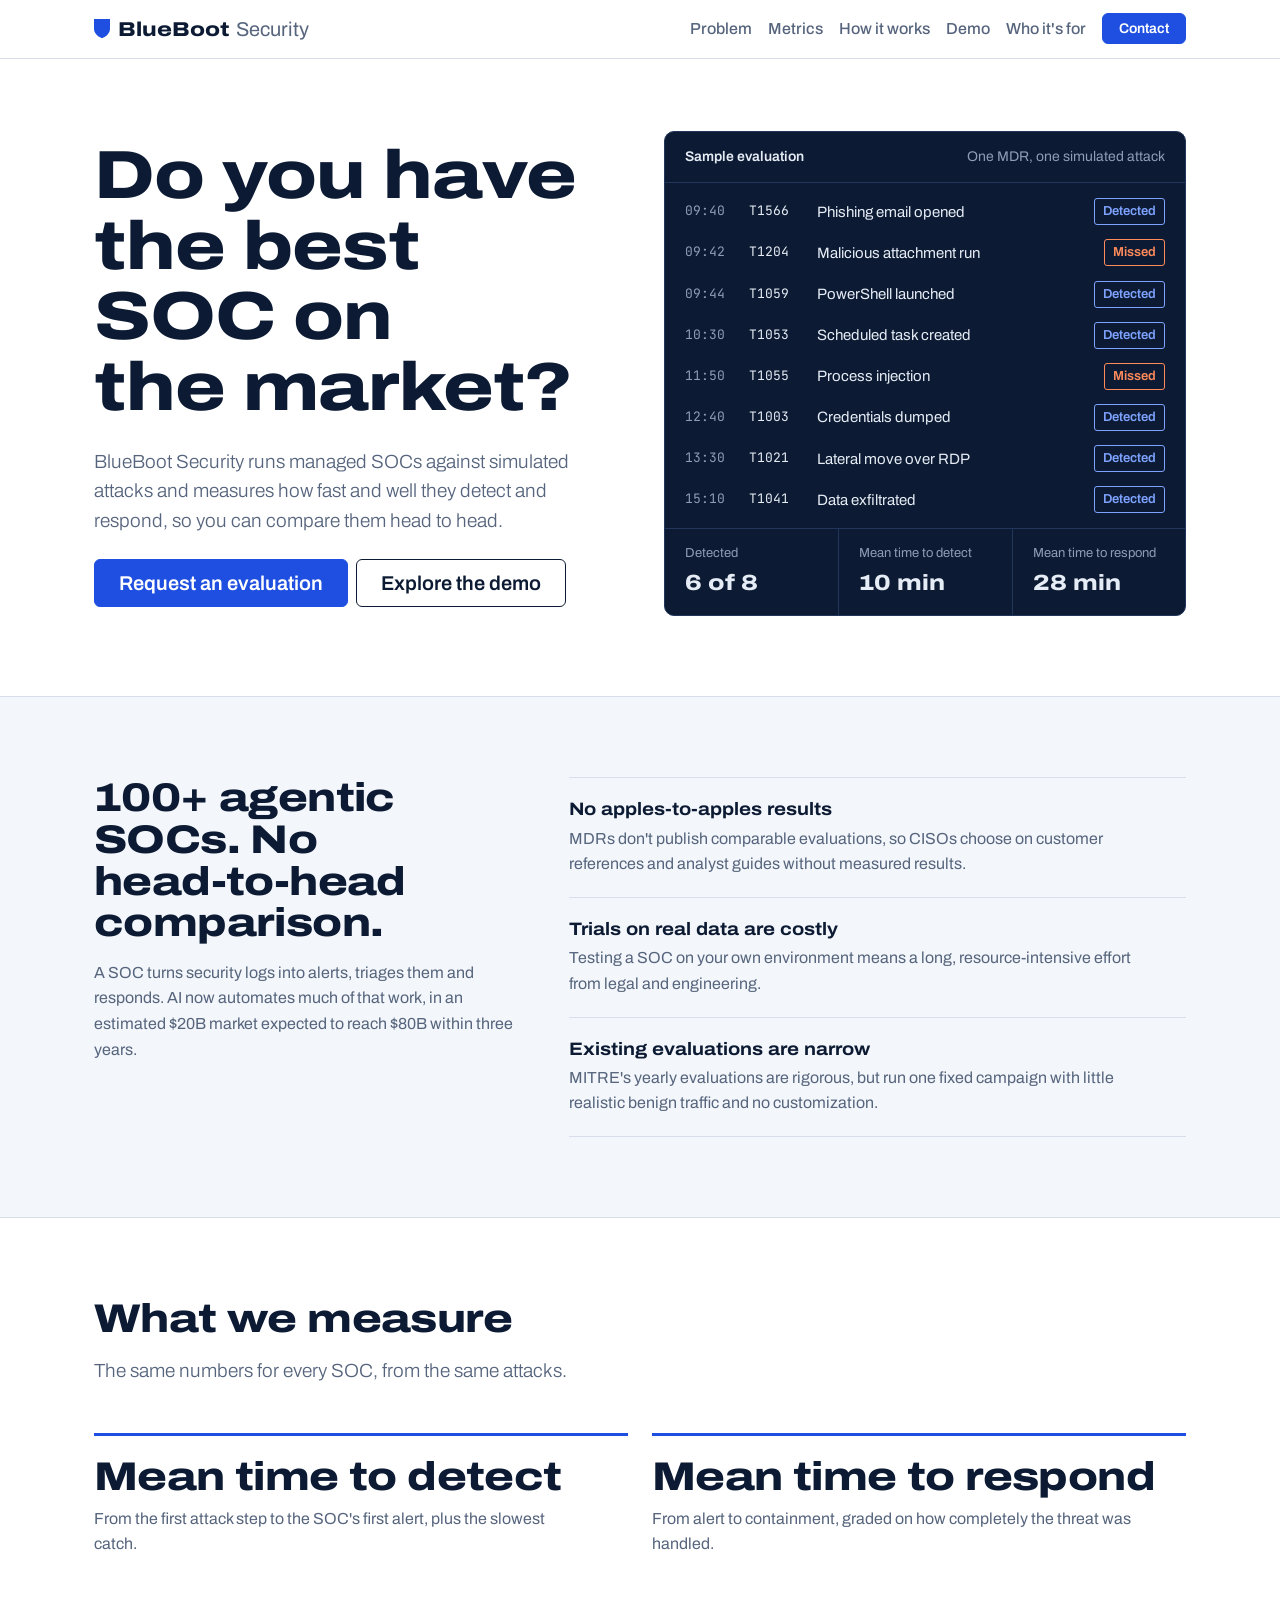
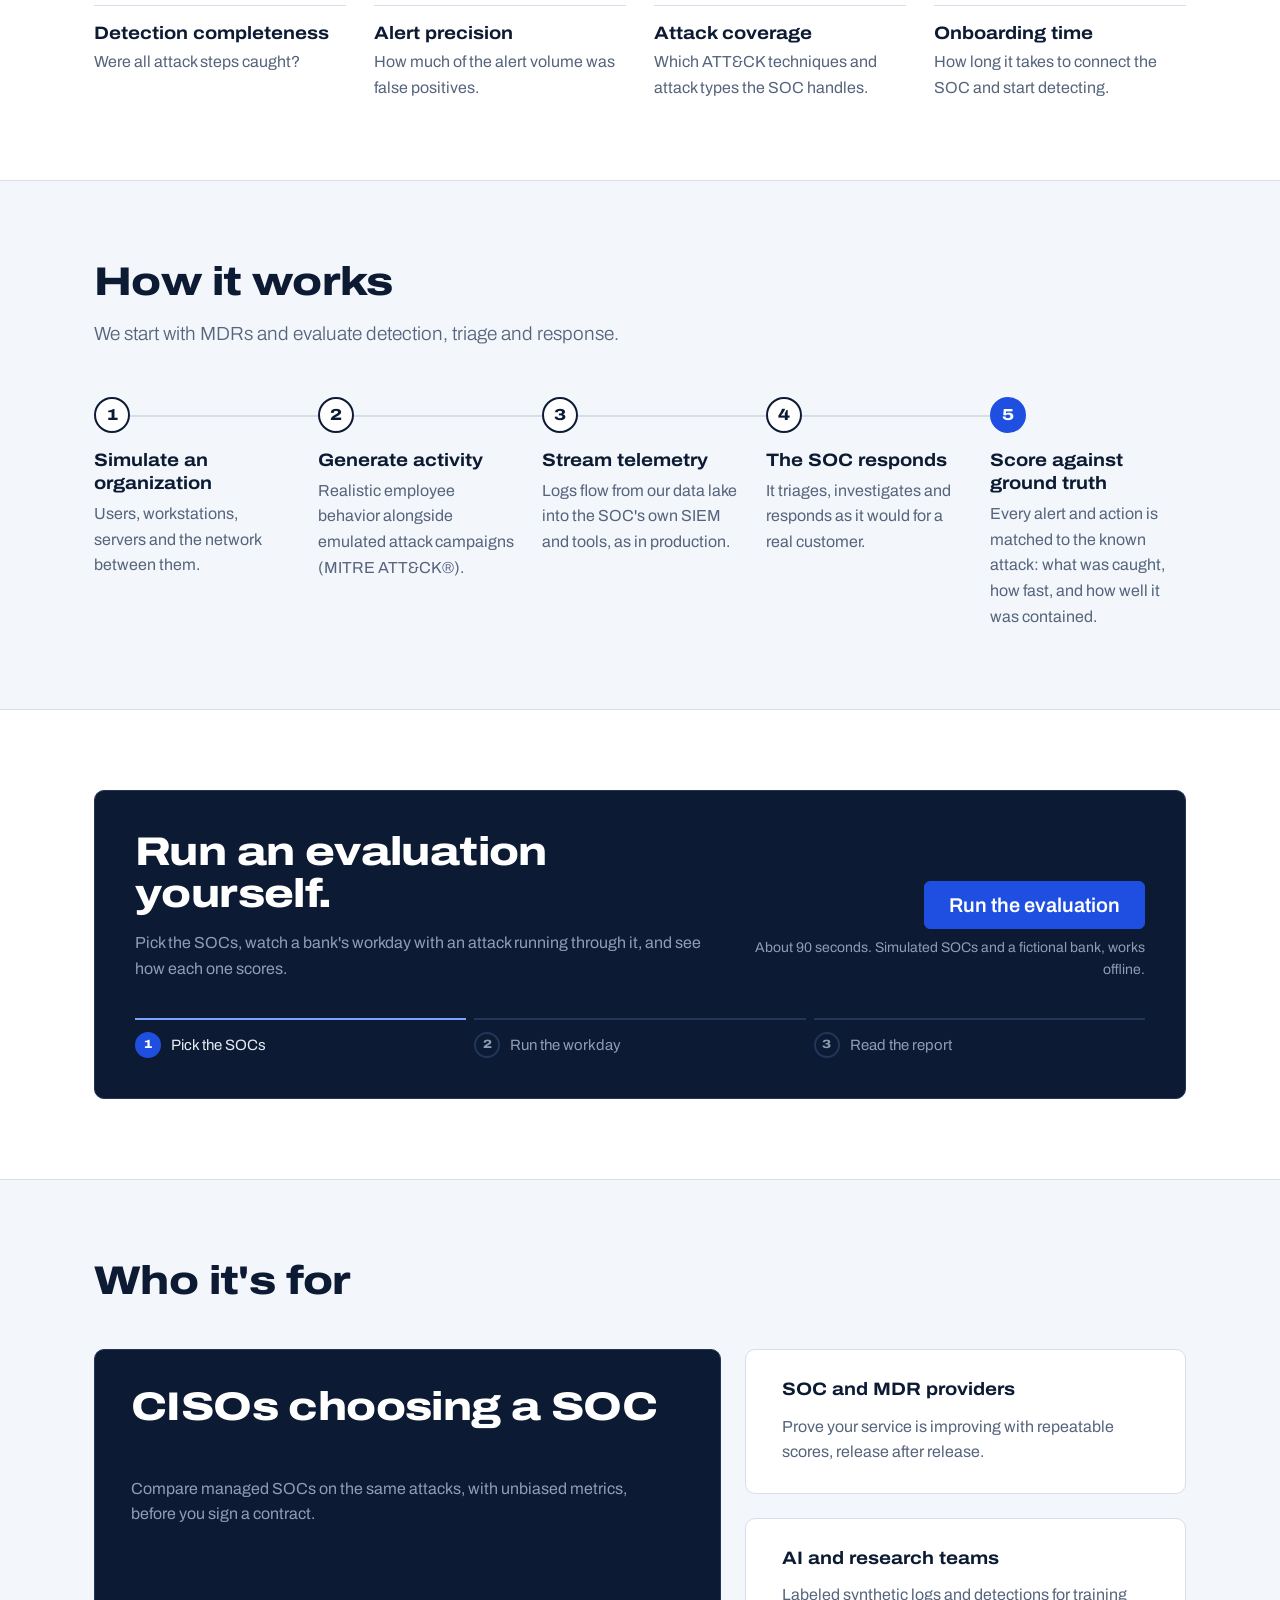
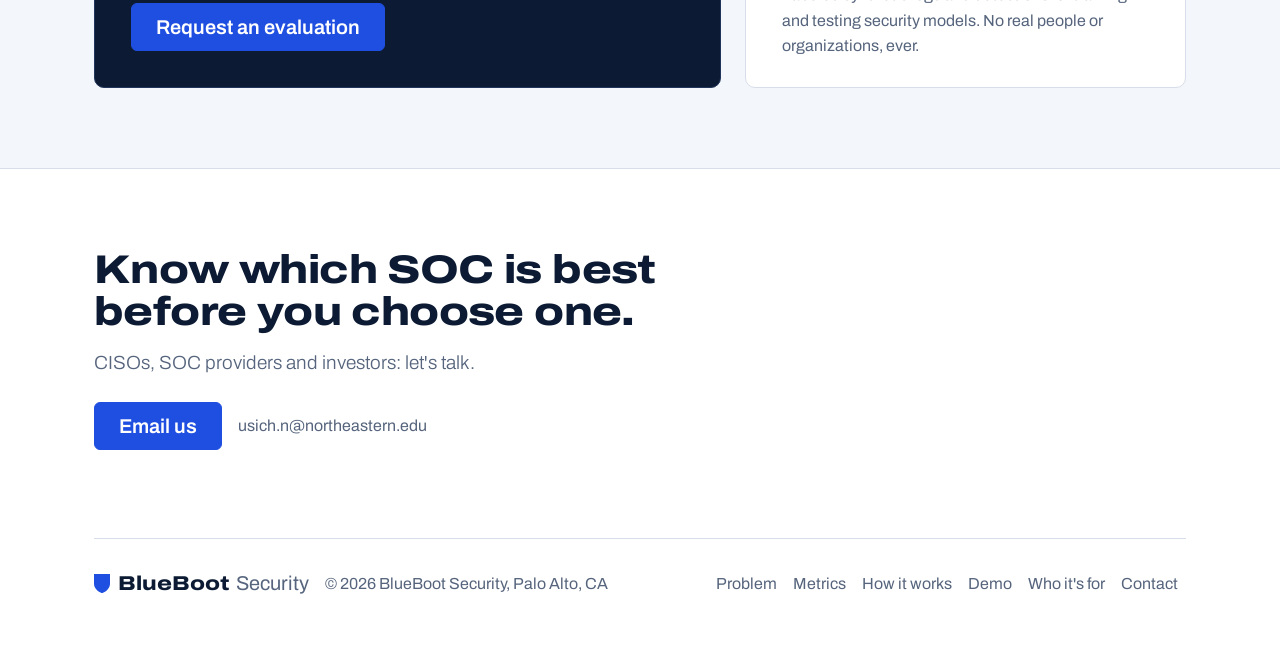
==== commit 73f1e5a0: "Describe the evaluation as managed SOCs measured on speed and quality Co-Authored-By: Claude Opus 5." ====
--- a/index.html
+++ b/index.html
@@ -4,16 +4,16 @@
   <meta charset="utf-8">
   <meta name="viewport" content="width=device-width, initial-scale=1">
   <title>BlueBoot Security | Head-to-head SOC evaluation</title>
-  <meta name="description" content="BlueBoot Security runs MDRs and agentic SOCs against the same simulated attacks and measures how fast they detect and respond, so CISOs can compare them head to head.">
+  <meta name="description" content="BlueBoot Security runs managed SOCs against simulated attacks and measures how fast and well they detect and respond, so CISOs can compare them head to head.">
   <meta property="og:type" content="website">
   <meta property="og:site_name" content="BlueBoot Security">
   <meta property="og:title" content="BlueBoot Security | Head-to-head SOC evaluation">
-  <meta property="og:description" content="BlueBoot Security runs MDRs and agentic SOCs against the same simulated attacks and measures how fast they detect and respond, so CISOs can compare them head to head.">
+  <meta property="og:description" content="BlueBoot Security runs managed SOCs against simulated attacks and measures how fast and well they detect and respond, so CISOs can compare them head to head.">
   <link rel="icon" href="favicon.svg" type="image/svg+xml">
   <script>document.documentElement.dataset.bsTheme = matchMedia('(prefers-color-scheme: dark)').matches ? 'dark' : 'light';</script>
   <link rel="preload" href="fonts/archivo-wdth-wght.woff2" as="font" type="font/woff2" crossorigin>
   <link rel="stylesheet" href="https://cdn.jsdelivr.net/npm/bootstrap@5.3.3/dist/css/bootstrap.min.css" integrity="sha384-QWTKZyjpPEjISv5WaRU9OFeRpok6YctnYmDr5pNlyT2bRjXh0JMhjY6hW+ALEwIH" crossorigin="anonymous">
-  <link rel="stylesheet" href="custom.css">
+  <link rel="stylesheet" href="custom.css?v=20261027">
 </head>
 <body class="d-flex flex-column min-vh-100">
   <nav class="navbar navbar-expand-md site-nav sticky-top">
@@ -41,7 +41,7 @@
       <div class="row g-5 align-items-center">
         <div class="col-lg-6">
           <h1 class="head head-xl mb-4">Do you have the best SOC on the market?</h1>
-          <p class="lead mb-4">BlueBoot Security runs MDRs and agentic SOCs against the same simulated attacks and measures how fast they detect and respond, so you can compare them head to head.</p>
+          <p class="lead mb-4">BlueBoot Security runs managed SOCs against simulated attacks and measures how fast and well they detect and respond, so you can compare them head to head.</p>
           <div class="d-grid gap-2 d-sm-flex">
             <a href="#contact" class="btn btn-primary btn-lg px-4">Request an evaluation</a>
             <a href="demo/" class="btn btn-outline-ink btn-lg px-4">Explore the demo</a>
@@ -188,7 +188,7 @@
         <div class="col-lg-7">
           <div class="offer offer-main">
             <h3 class="head head-lg">CISOs choosing a SOC</h3>
-            <p>Compare MDRs and agentic SOCs on the same attacks, with unbiased metrics, before you sign a contract.</p>
+            <p>Compare managed SOCs on the same attacks, with unbiased metrics, before you sign a contract.</p>
             <a href="#contact" class="btn btn-primary btn-lg px-4 mt-auto align-self-start">Request an evaluation</a>
           </div>
         </div>
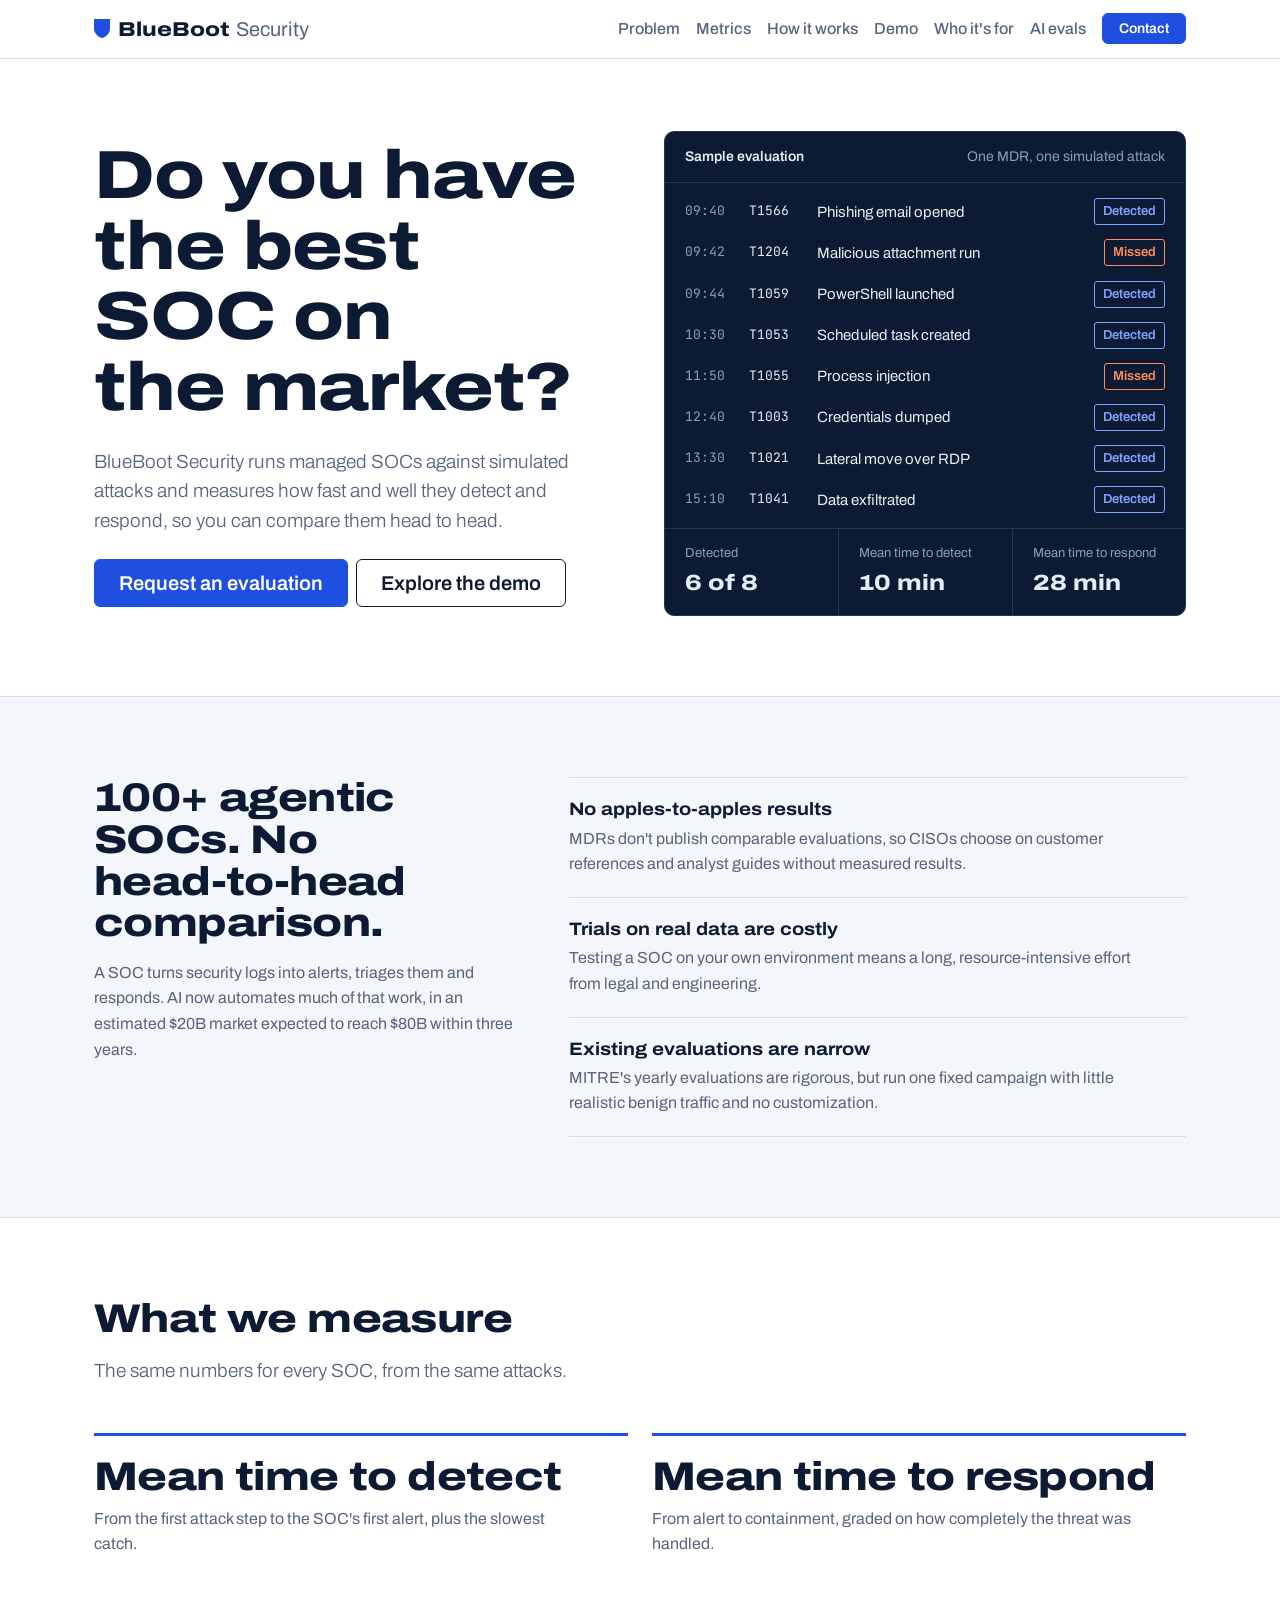
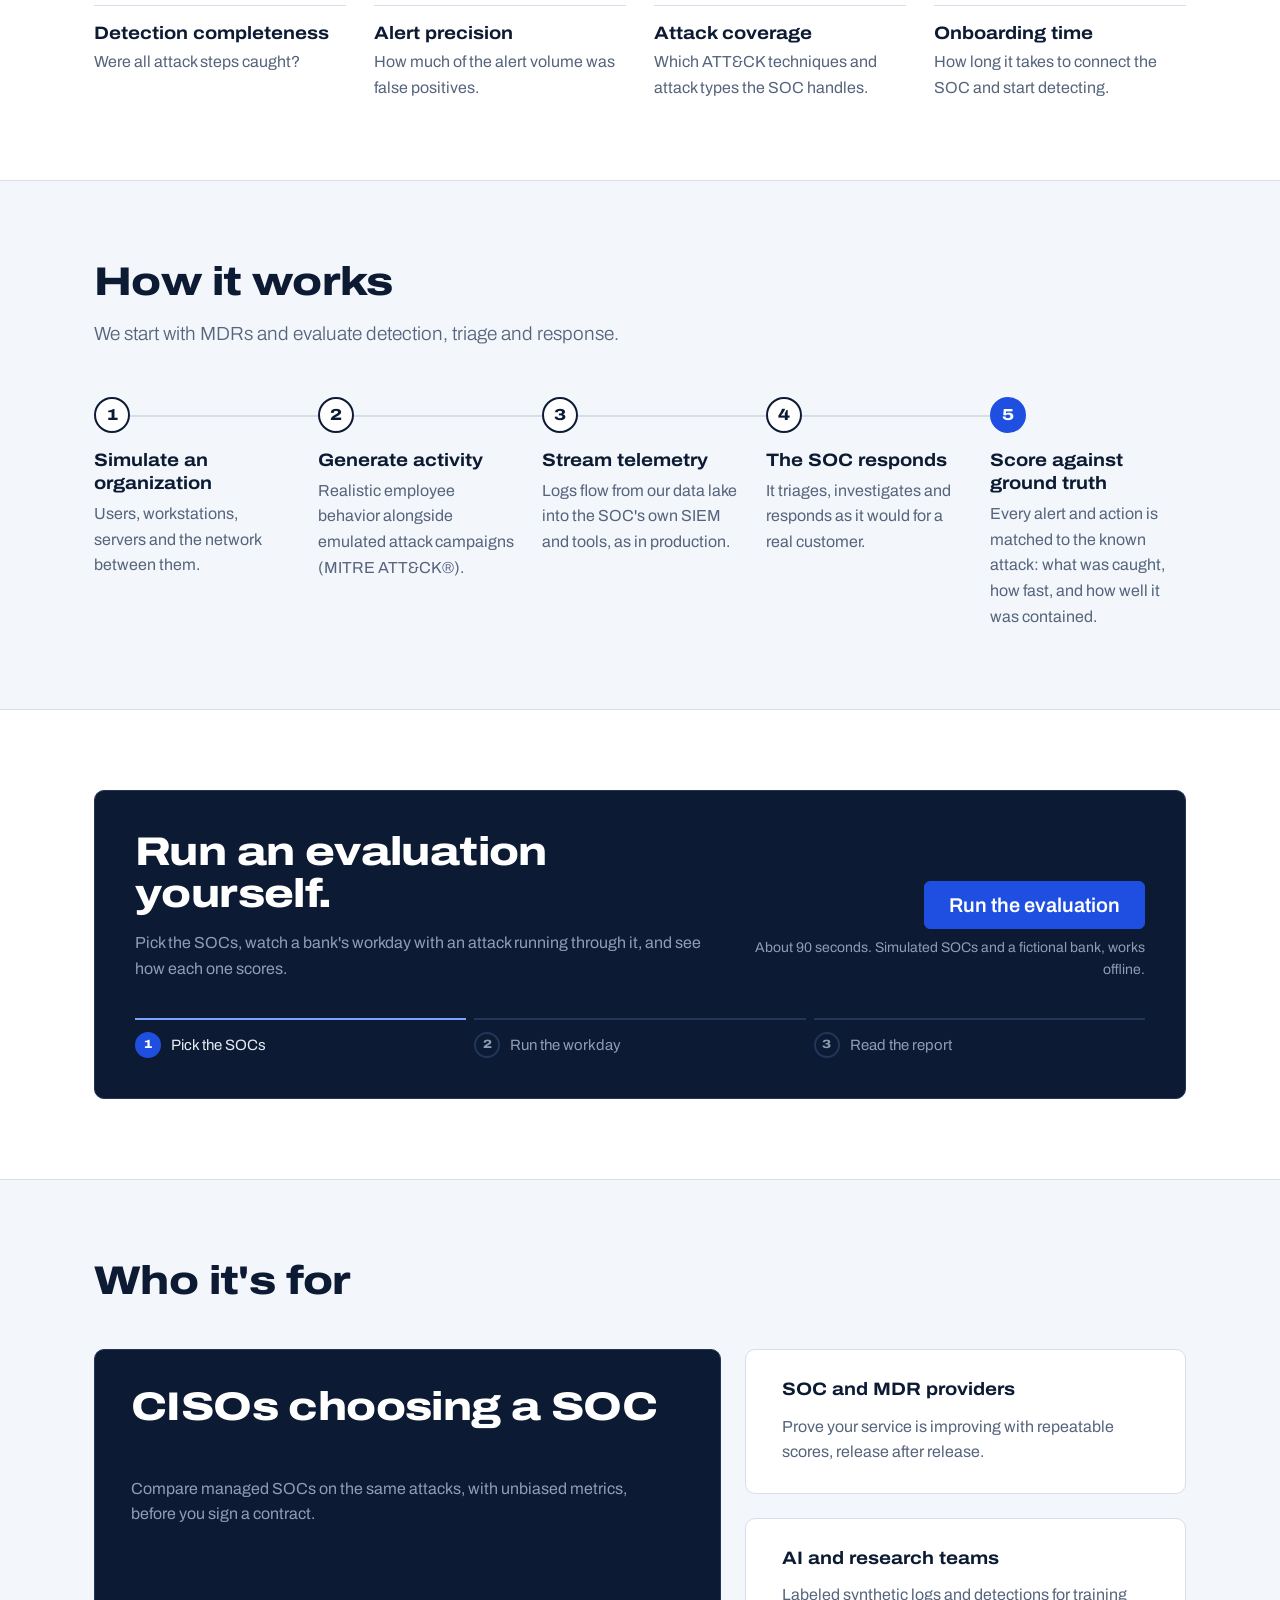
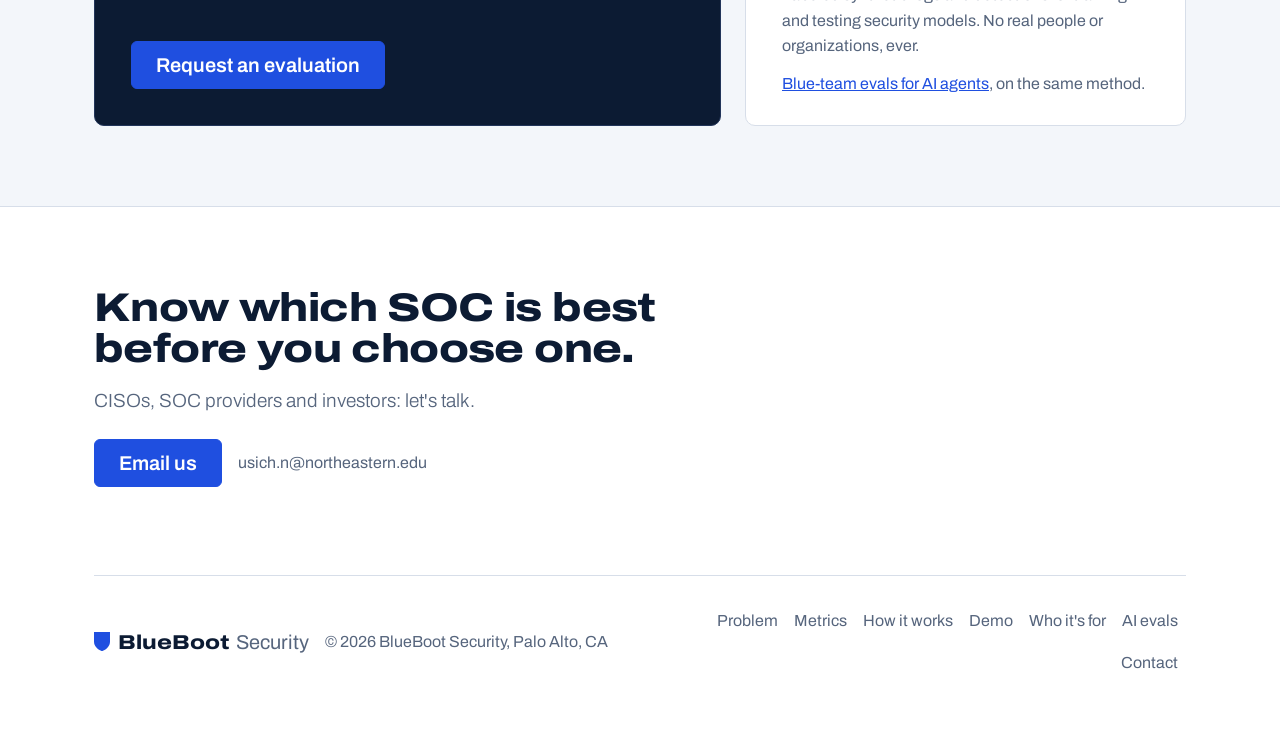
==== commit daa61f5c: "Add a landing page for blue-team evals of AI agents The SOC evaluation doubles as a defensive-capabi" ====
--- a/index.html
+++ b/index.html
@@ -13,7 +13,7 @@
   <script>document.documentElement.dataset.bsTheme = matchMedia('(prefers-color-scheme: dark)').matches ? 'dark' : 'light';</script>
   <link rel="preload" href="fonts/archivo-wdth-wght.woff2" as="font" type="font/woff2" crossorigin>
   <link rel="stylesheet" href="https://cdn.jsdelivr.net/npm/bootstrap@5.3.3/dist/css/bootstrap.min.css" integrity="sha384-QWTKZyjpPEjISv5WaRU9OFeRpok6YctnYmDr5pNlyT2bRjXh0JMhjY6hW+ALEwIH" crossorigin="anonymous">
-  <link rel="stylesheet" href="custom.css?v=20261027">
+  <link rel="stylesheet" href="custom.css?v=20261028">
 </head>
 <body class="d-flex flex-column min-vh-100">
   <nav class="navbar navbar-expand-md site-nav sticky-top">
@@ -29,6 +29,7 @@
           <li class="nav-item"><a class="nav-link" href="#how">How it works</a></li>
           <li class="nav-item"><a class="nav-link" href="#demo">Demo</a></li>
           <li class="nav-item"><a class="nav-link" href="#who">Who it's for</a></li>
+          <li class="nav-item"><a class="nav-link" href="ai/">AI evals</a></li>
           <li class="nav-item ms-md-2"><a class="btn btn-primary btn-sm px-3 my-2 my-md-0" href="#contact">Contact</a></li>
         </ul>
       </div>
@@ -200,6 +201,7 @@
           <div class="offer offer-side">
             <h3 class="head head-sm">AI and research teams</h3>
             <p>Labeled synthetic logs and detections for training and testing security models. No real people or organizations, ever.</p>
+            <p><a href="ai/">Blue-team evals for AI agents</a>, on the same method.</p>
           </div>
         </div>
       </div>
@@ -230,6 +232,7 @@
       <li class="nav-item"><a href="#how" class="nav-link px-2">How it works</a></li>
       <li class="nav-item"><a href="#demo" class="nav-link px-2">Demo</a></li>
       <li class="nav-item"><a href="#who" class="nav-link px-2">Who it's for</a></li>
+      <li class="nav-item"><a href="ai/" class="nav-link px-2">AI evals</a></li>
       <li class="nav-item"><a href="#contact" class="nav-link px-2">Contact</a></li>
       </ul>
     </footer>
--- a/custom.css
+++ b/custom.css
@@ -310,3 +310,18 @@
 .site-footer { border-top: 1px solid var(--line); color: var(--slate); }
 .site-footer .nav-link { color: var(--slate); }
 .site-footer .nav-link:hover { color: var(--ink); }
+
+/* AI evals page: a four-figure scorecard, and the Inspect task laid out as a panel */
+.replay-foot-4 { grid-template-columns: repeat(4, 1fr); }
+@media (max-width: 575.98px) {
+  .replay-foot-4 { grid-template-columns: repeat(2, 1fr); }
+  .replay-foot-4 div:nth-child(3) { border-left: 0; }
+  .replay-foot-4 div:nth-child(n+3) { border-top: 1px solid var(--panel-line); }
+}
+.inspect-map { list-style: none; margin: 0; padding: 0; border-radius: 10px; background: var(--panel); border: 1px solid var(--panel-line); overflow: hidden; }
+.inspect-map li { display: grid; grid-template-columns: 6.5rem 1fr; gap: 1rem; padding: 1rem 1.5rem; color: var(--panel-muted); }
+.inspect-map li + li { border-top: 1px solid var(--panel-line); }
+.inspect-map code { font-family: var(--bs-font-monospace); font-size: .875rem; color: var(--panel-hit); padding-top: .125rem; }
+.inspect-map strong { display: block; color: var(--panel-text); font-weight: 600; }
+@media (max-width: 575.98px) { .inspect-map li { grid-template-columns: 1fr; gap: .25rem; padding: 1rem 1.25rem; } }
+@media (min-width: 992px) { .pipeline-4 { grid-template-columns: repeat(4, 1fr); } }
